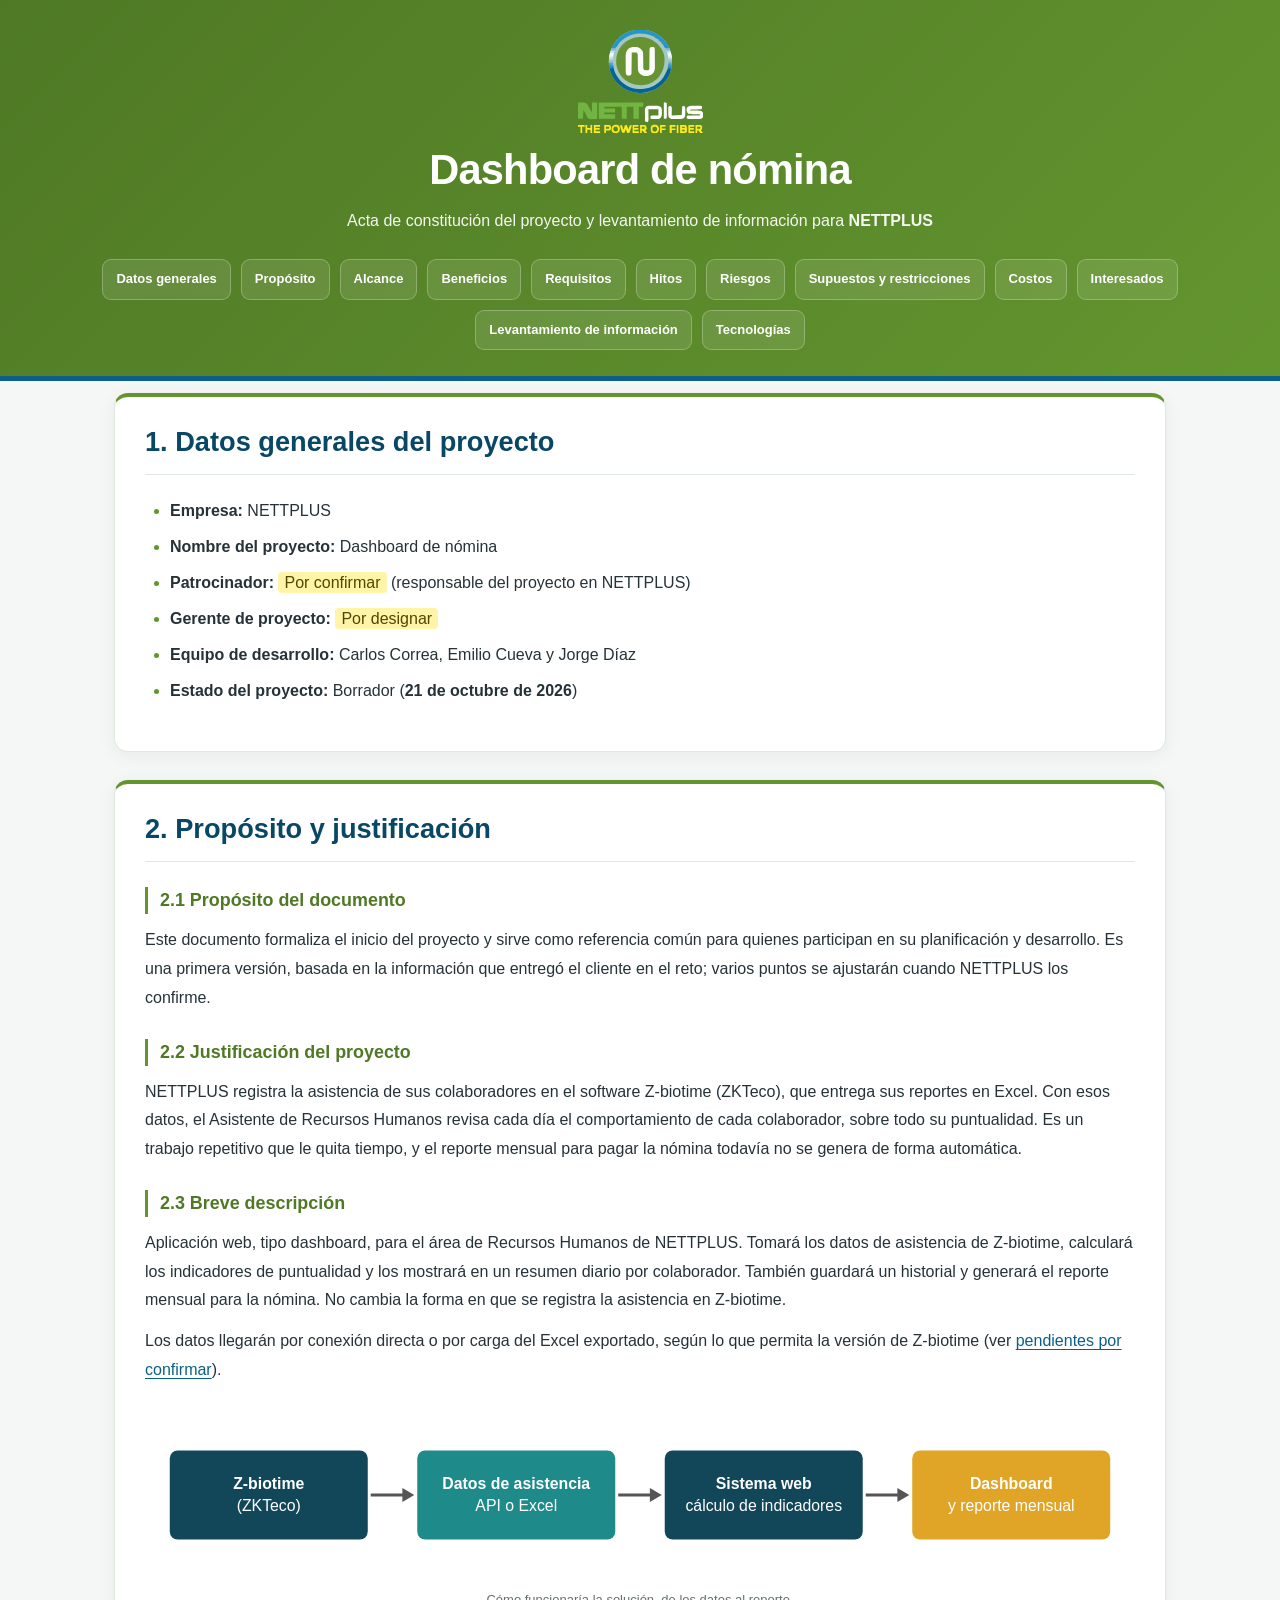
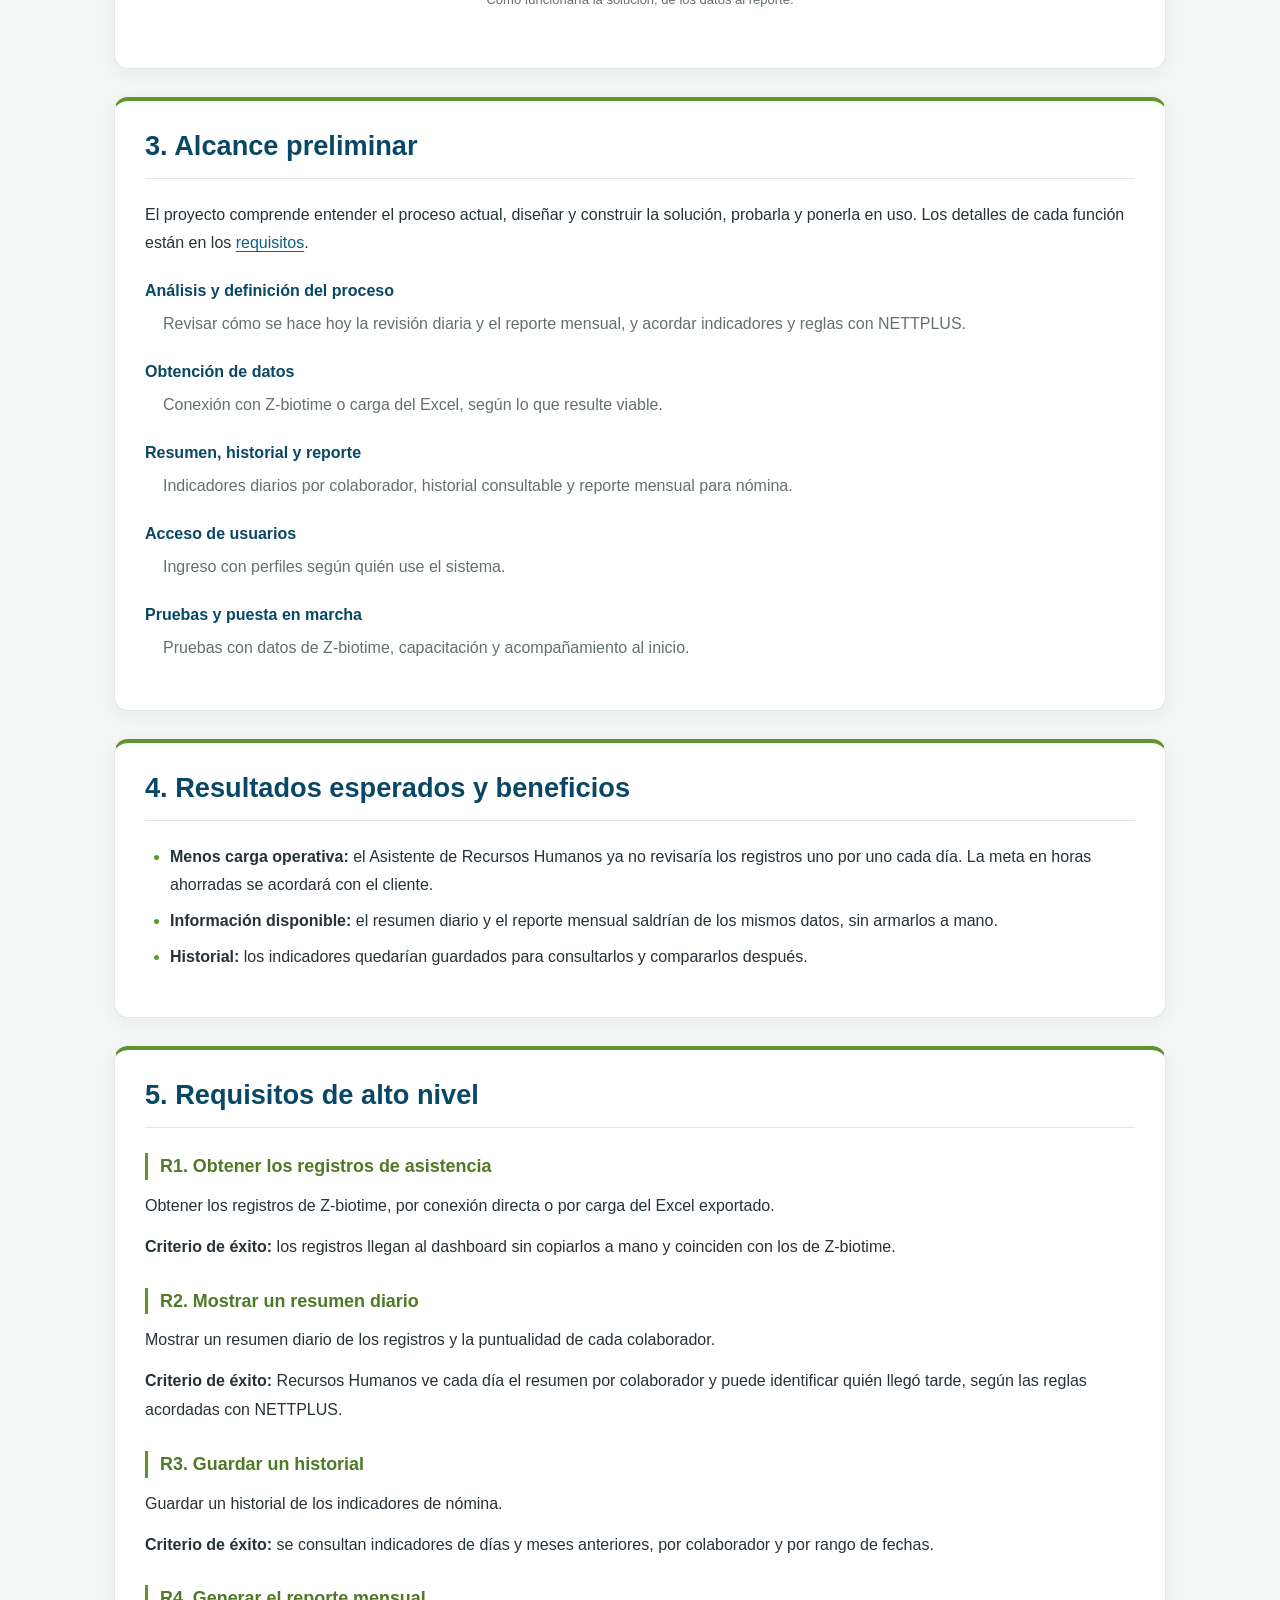
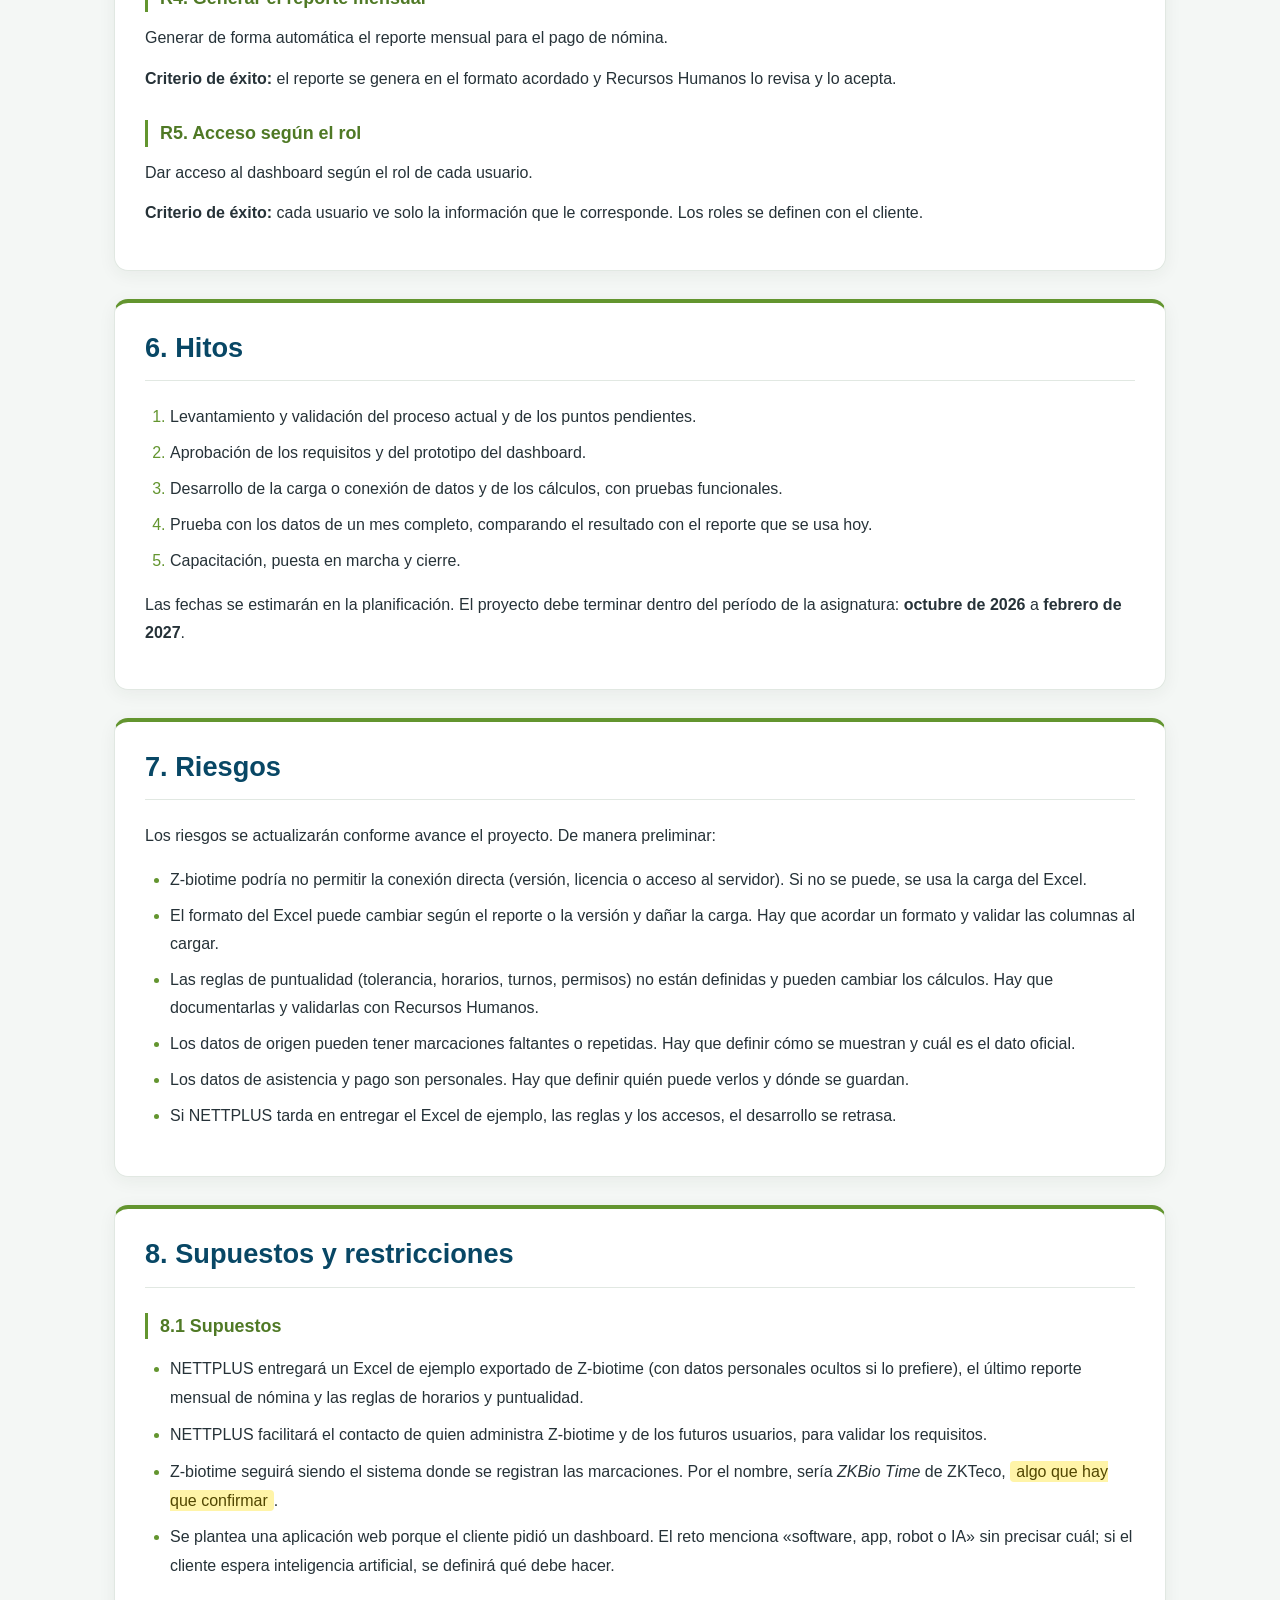
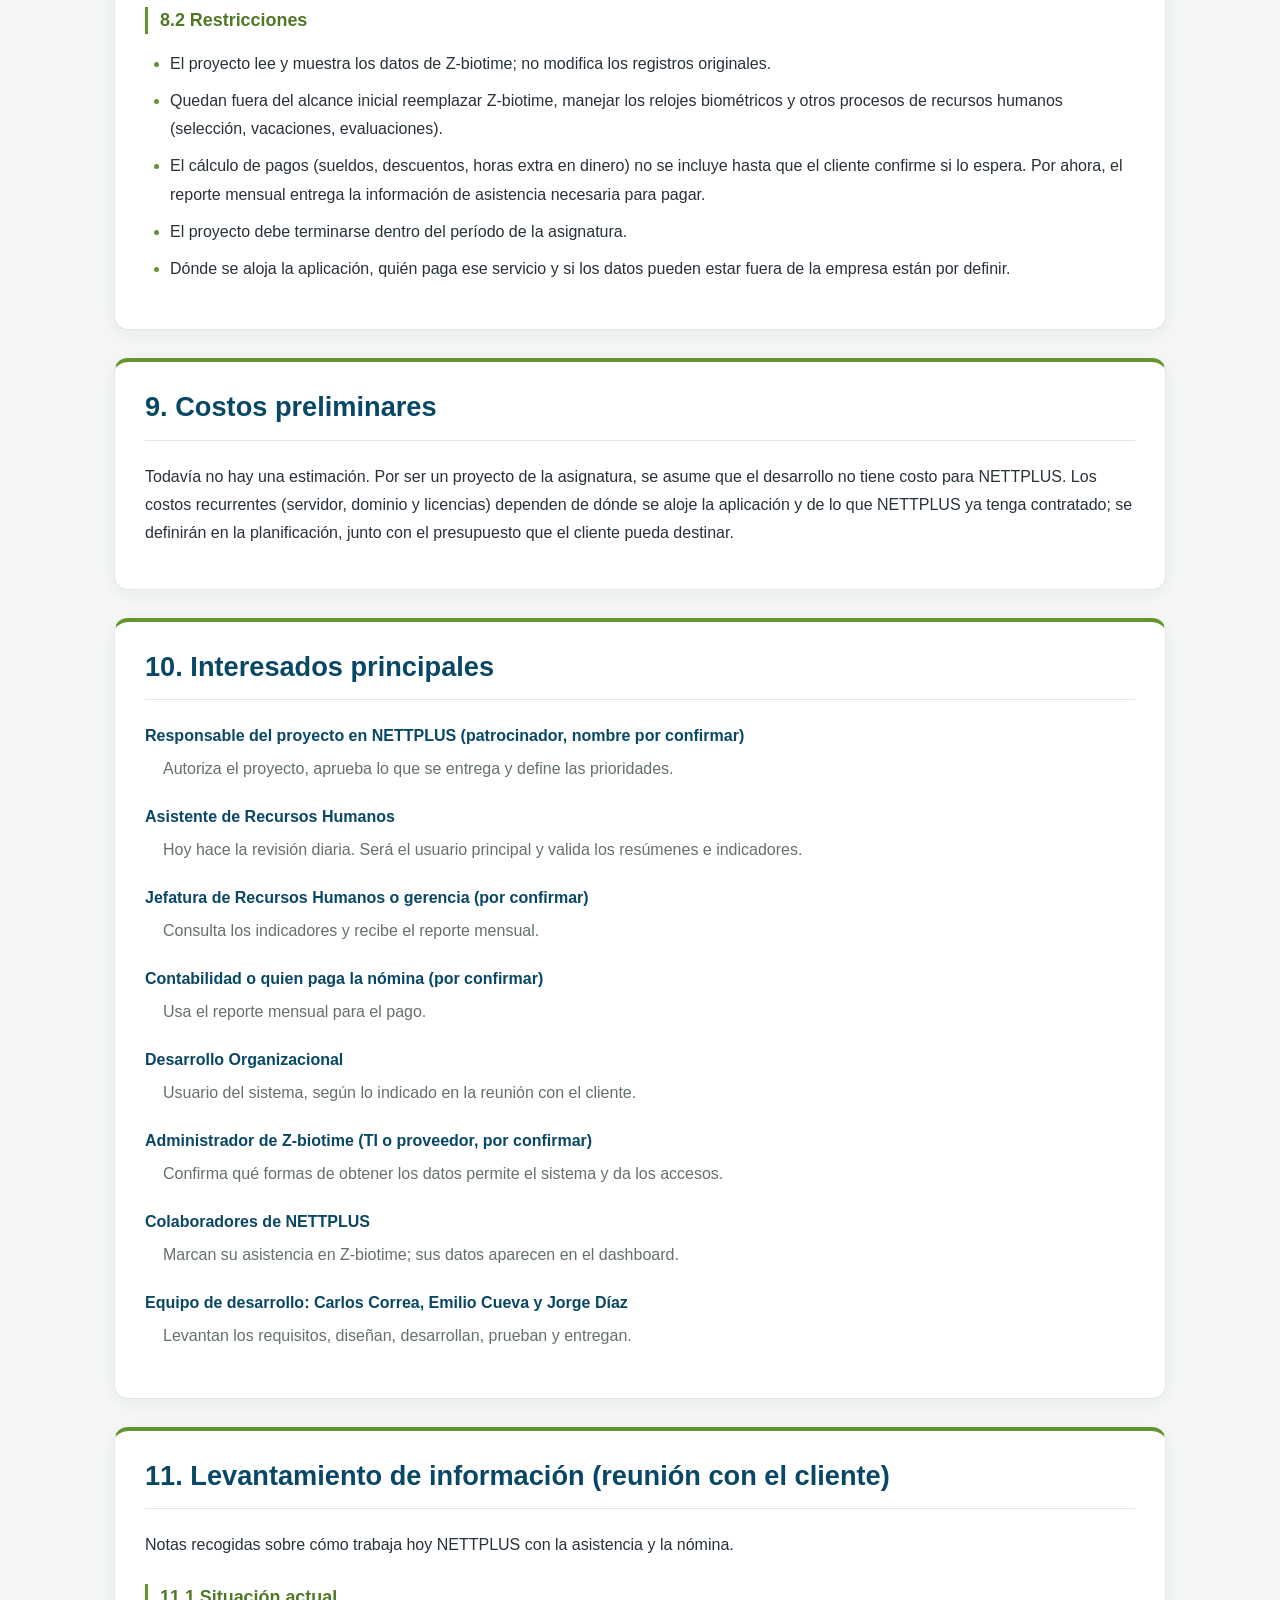
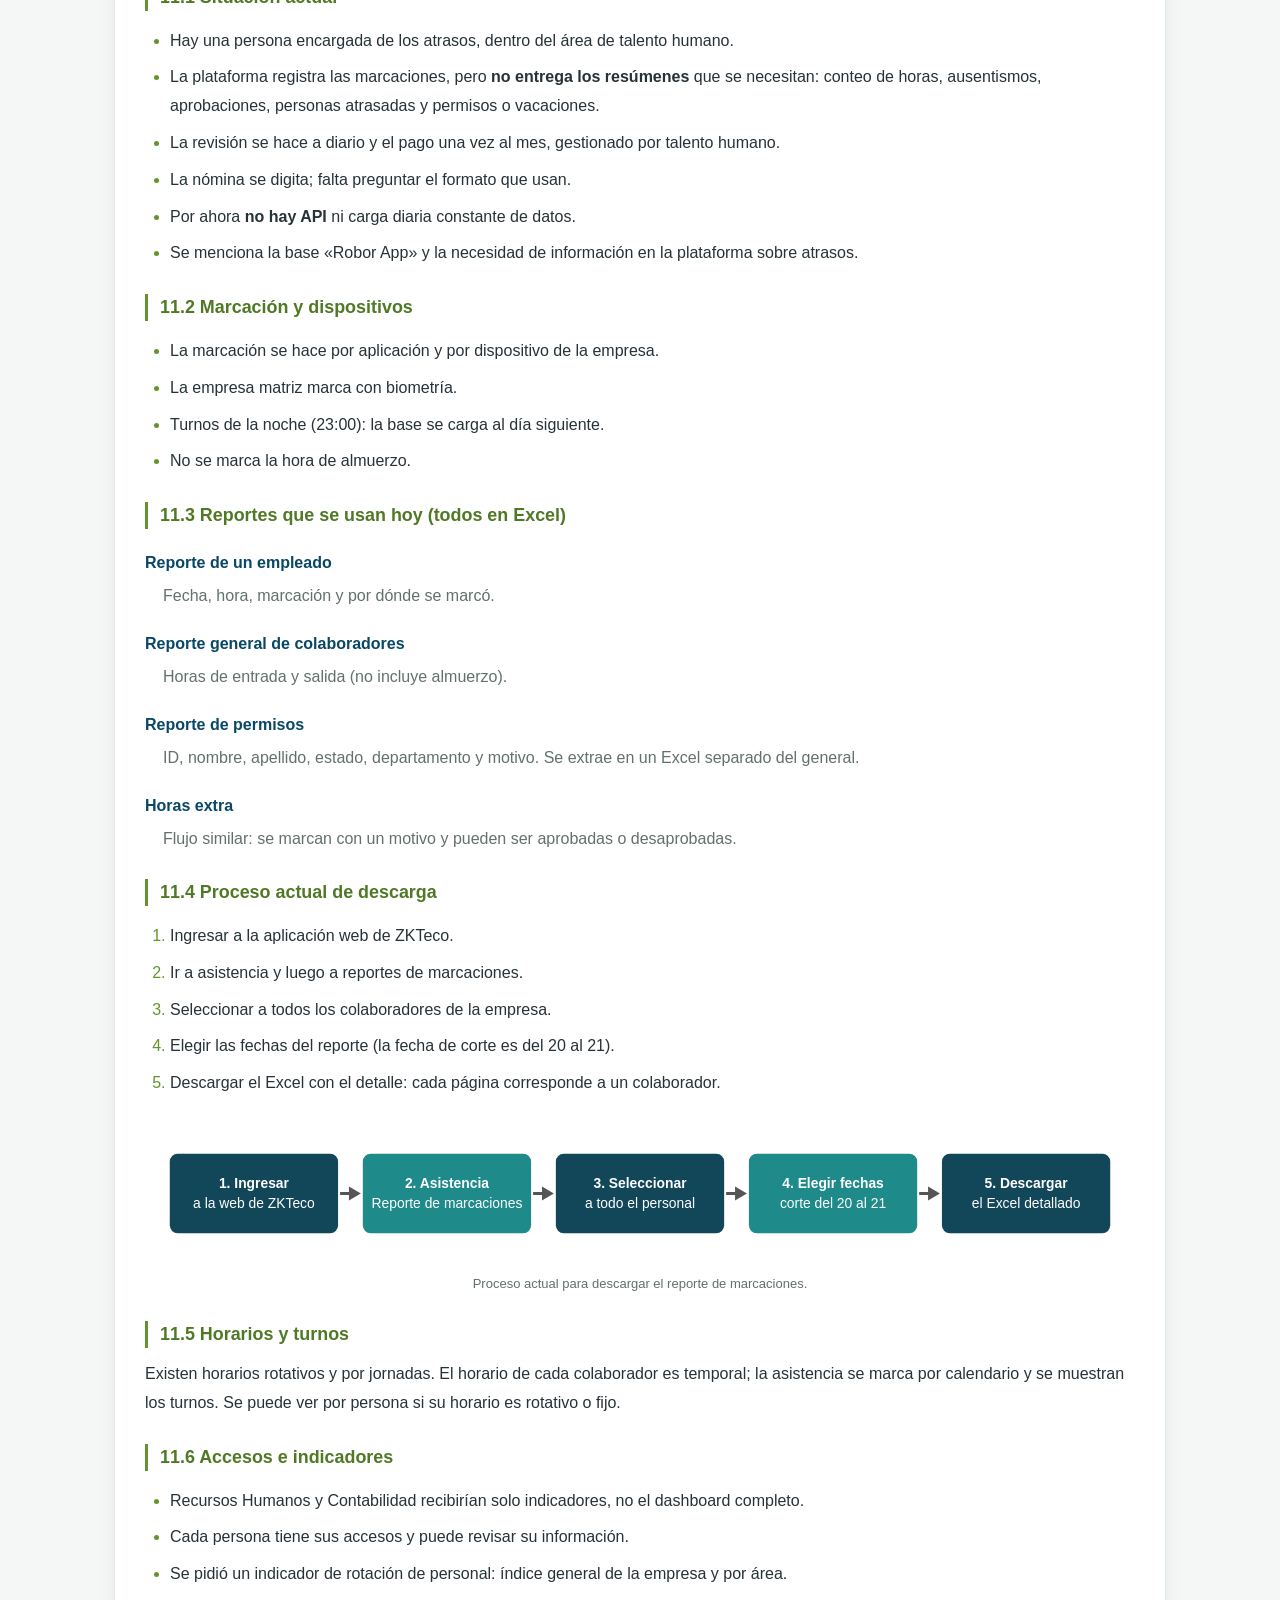
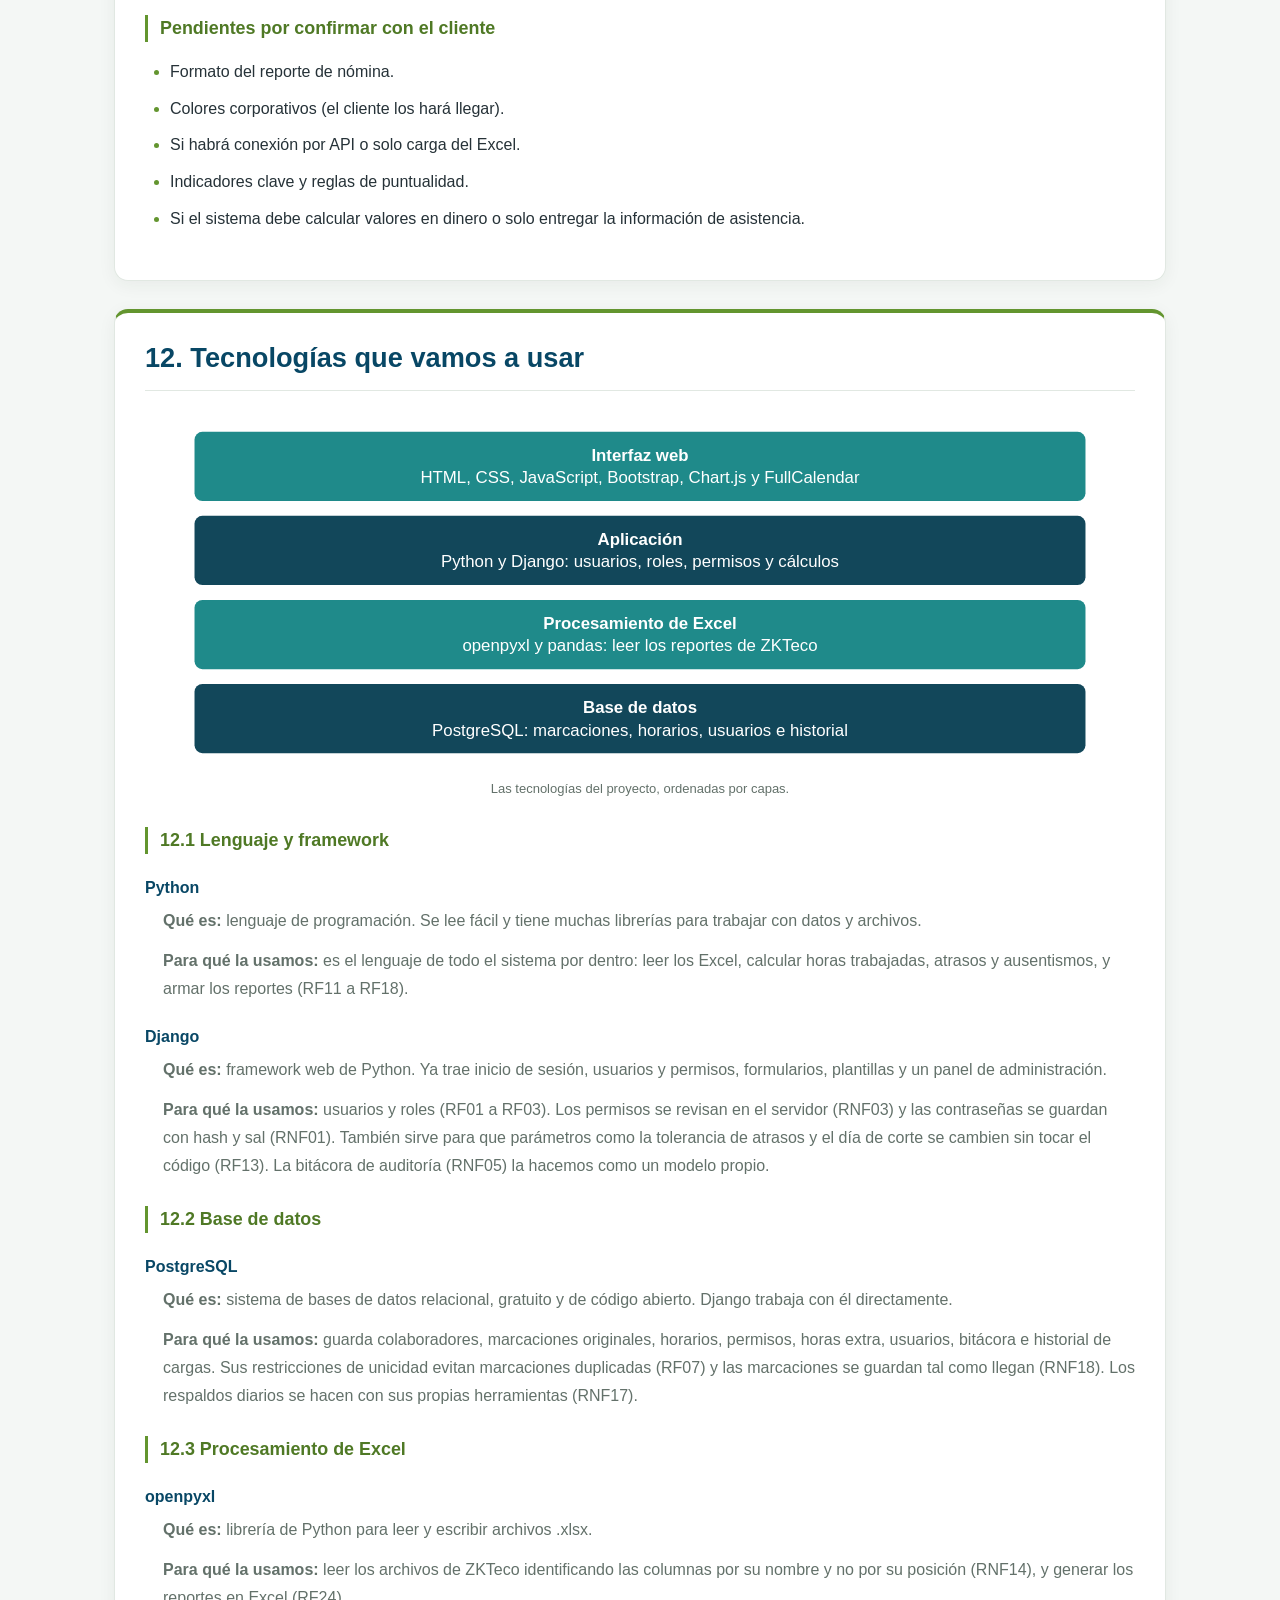
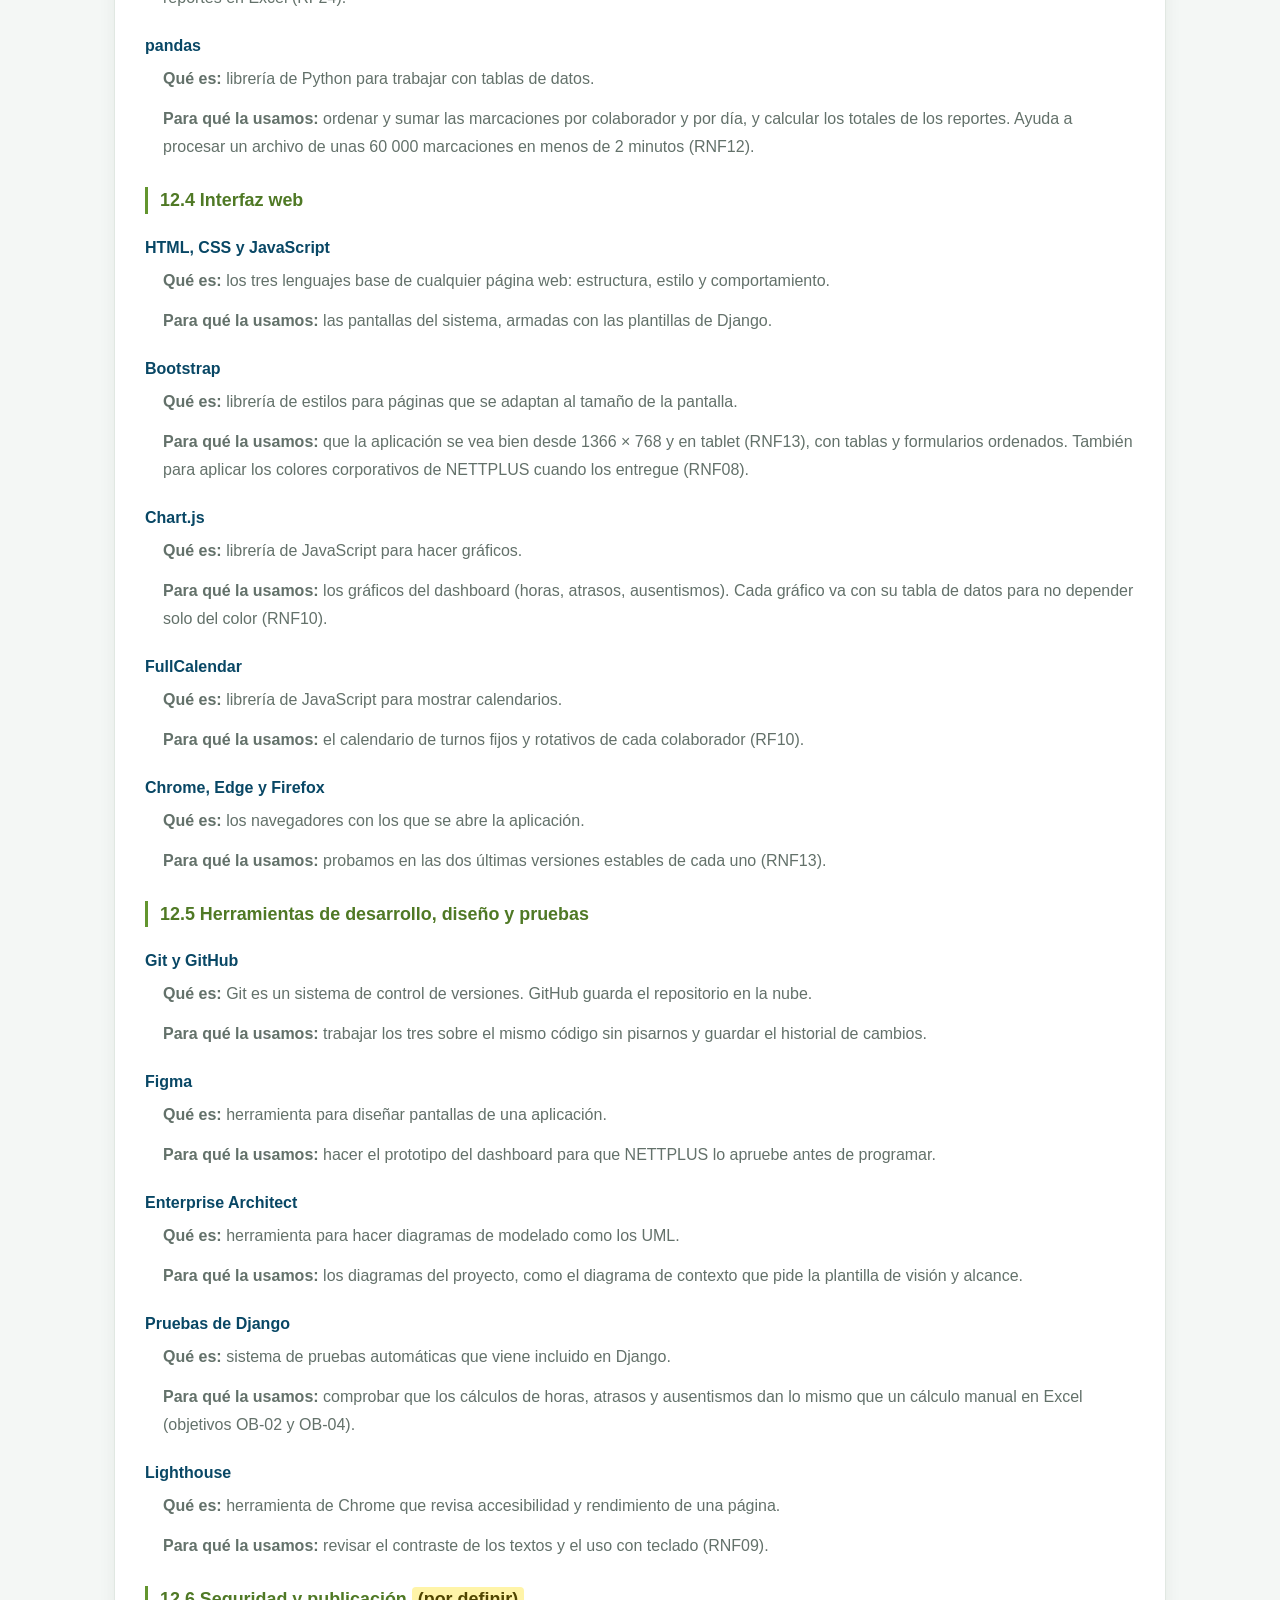
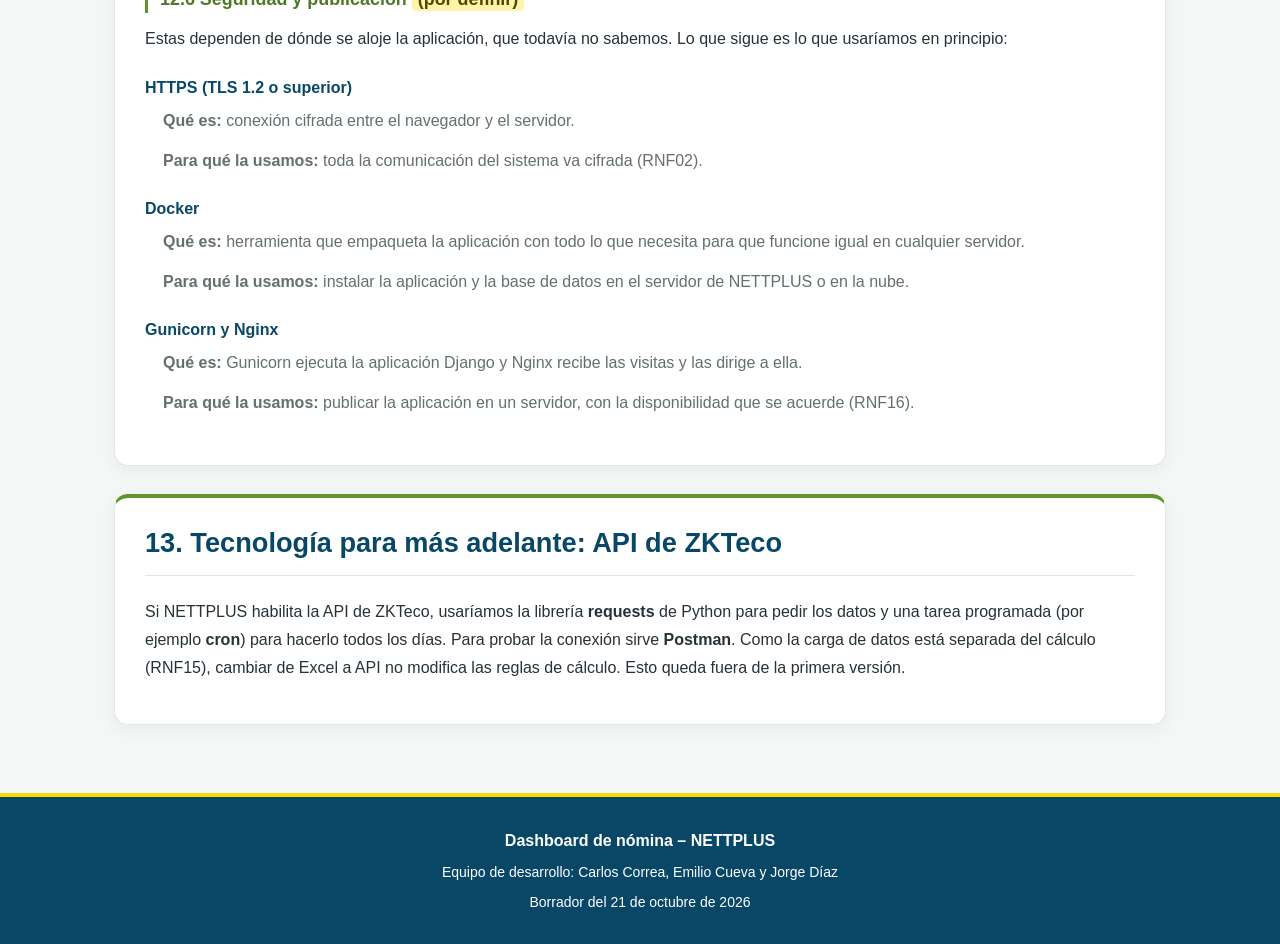
==== index.html @ e489bdc5 "Subida de proyecto" ====
<!DOCTYPE html>
<html lang="es">
<head>
  <meta charset="UTF-8">
  <meta name="viewport" content="width=device-width, initial-scale=1.0">
  <title>Dashboard de nómina – NETTPLUS</title>
  <link rel="icon" href="imagenes/logo.svg" type="image/svg+xml">
  <link rel="stylesheet" href="css/estilos.css">
  <link rel="stylesheet" href="css/componentes.css">
</head>
<body>

  <header id="inicio">
    <img src="imagenes/logo.svg" alt="Logo del proyecto" width="150">
    <h1>Dashboard de nómina</h1>
    <p>Acta de constitución del proyecto y levantamiento de información para <strong>NETTPLUS</strong></p>

    <nav>
      <ul>
        <li><a href="#datos-generales">Datos generales</a></li>
        <li><a href="#proposito">Propósito</a></li>
        <li><a href="#alcance">Alcance</a></li>
        <li><a href="#beneficios">Beneficios</a></li>
        <li><a href="#requisitos">Requisitos</a></li>
        <li><a href="#hitos">Hitos</a></li>
        <li><a href="#riesgos">Riesgos</a></li>
        <li><a href="#supuestos">Supuestos y restricciones</a></li>
        <li><a href="#costos">Costos</a></li>
        <li><a href="#interesados">Interesados</a></li>
        <li><a href="#levantamiento">Levantamiento de información</a></li>
        <li><a href="#tecnologias">Tecnologías</a></li>
      </ul>
    </nav>
  </header>
  
  <main>

    <section id="datos-generales">
      <h2>1. Datos generales del proyecto</h2>
      <ul>
        <li><strong>Empresa:</strong> NETTPLUS</li>
        <li><strong>Nombre del proyecto:</strong> Dashboard de nómina</li>
        <li><strong>Patrocinador:</strong> <mark>Por confirmar</mark> (responsable del proyecto en NETTPLUS)</li>
        <li><strong>Gerente de proyecto:</strong> <mark>Por designar</mark></li>
        <li><strong>Equipo de desarrollo:</strong> Carlos Correa, Emilio Cueva y Jorge Díaz</li>
        <li><strong>Estado del proyecto:</strong> Borrador (<time datetime="2026-10-21">21 de octubre de 2026</time>)</li>
      </ul>
    </section>

    <section id="proposito">
      <h2>2. Propósito y justificación</h2>

      <article>
        <h3>2.1 Propósito del documento</h3>
        <p>
          Este documento formaliza el inicio del proyecto y sirve como referencia común para quienes participan en su
          planificación y desarrollo. Es una primera versión, basada en la información que entregó el cliente en el reto;
          varios puntos se ajustarán cuando NETTPLUS los confirme.
        </p>
      </article>

      <article>
        <h3>2.2 Justificación del proyecto</h3>
        <p>
          NETTPLUS registra la asistencia de sus colaboradores en el software Z-biotime (ZKTeco), que entrega sus reportes en
          Excel. Con esos datos, el Asistente de Recursos Humanos revisa cada día el comportamiento de cada colaborador,
          sobre todo su puntualidad. Es un trabajo repetitivo que le quita tiempo, y el reporte mensual para pagar la
          nómina todavía no se genera de forma automática.
        </p>
      </article>

      <article>
        <h3>2.3 Breve descripción</h3>
        <p>
          Aplicación web, tipo dashboard, para el área de Recursos Humanos de NETTPLUS. Tomará los datos de asistencia de
          Z-biotime, calculará los indicadores de puntualidad y los mostrará en un resumen diario por colaborador. También
          guardará un historial y generará el reporte mensual para la nómina. No cambia la forma en que se registra la
          asistencia en Z-biotime.
        </p>
        <p>
          Los datos llegarán por conexión directa o por carga del Excel exportado, según lo que permita la versión de
          Z-biotime (ver <a href="#pendientes">pendientes por confirmar</a>).
        </p>

      <figure>
        <img src="imagenes/flujo-solucion.svg" alt="Diagrama: Z-biotime, datos de asistencia, sistema web y dashboard">
        <figcaption>Cómo funcionaría la solución, de los datos al reporte.</figcaption>
      </figure>
      </article>
    </section>

    <section id="alcance">
      <h2>3. Alcance preliminar</h2>
      <p>
        El proyecto comprende entender el proceso actual, diseñar y construir la solución, probarla y ponerla en uso.
        Los detalles de cada función están en los <a href="#requisitos">requisitos</a>.
      </p>
      <dl>
        <dt>Análisis y definición del proceso</dt>
        <dd>Revisar cómo se hace hoy la revisión diaria y el reporte mensual, y acordar indicadores y reglas con NETTPLUS.</dd>

        <dt>Obtención de datos</dt>
        <dd>Conexión con Z-biotime o carga del Excel, según lo que resulte viable.</dd>

        <dt>Resumen, historial y reporte</dt>
        <dd>Indicadores diarios por colaborador, historial consultable y reporte mensual para nómina.</dd>

        <dt>Acceso de usuarios</dt>
        <dd>Ingreso con perfiles según quién use el sistema.</dd>

        <dt>Pruebas y puesta en marcha</dt>
        <dd>Pruebas con datos de Z-biotime, capacitación y acompañamiento al inicio.</dd>
      </dl>
    </section>

    <section id="beneficios">
      <h2>4. Resultados esperados y beneficios</h2>
      <ul>
        <li><strong>Menos carga operativa:</strong> el Asistente de Recursos Humanos ya no revisaría los registros uno por uno cada día. La meta en horas ahorradas se acordará con el cliente.</li>
        <li><strong>Información disponible:</strong> el resumen diario y el reporte mensual saldrían de los mismos datos, sin armarlos a mano.</li>
        <li><strong>Historial:</strong> los indicadores quedarían guardados para consultarlos y compararlos después.</li>
      </ul>
    </section>

    <section id="requisitos">
      <h2>5. Requisitos de alto nivel</h2>

      <article>
        <h3>R1. Obtener los registros de asistencia</h3>
        <p>Obtener los registros de Z-biotime, por conexión directa o por carga del Excel exportado.</p>
        <p><strong>Criterio de éxito:</strong> los registros llegan al dashboard sin copiarlos a mano y coinciden con los de Z-biotime.</p>
      </article>

      <article>
        <h3>R2. Mostrar un resumen diario</h3>
        <p>Mostrar un resumen diario de los registros y la puntualidad de cada colaborador.</p>
        <p><strong>Criterio de éxito:</strong> Recursos Humanos ve cada día el resumen por colaborador y puede identificar quién llegó tarde, según las reglas acordadas con NETTPLUS.</p>
      </article>

      <article>
        <h3>R3. Guardar un historial</h3>
        <p>Guardar un historial de los indicadores de nómina.</p>
        <p><strong>Criterio de éxito:</strong> se consultan indicadores de días y meses anteriores, por colaborador y por rango de fechas.</p>
      </article>

      <article>
        <h3>R4. Generar el reporte mensual</h3>
        <p>Generar de forma automática el reporte mensual para el pago de nómina.</p>
        <p><strong>Criterio de éxito:</strong> el reporte se genera en el formato acordado y Recursos Humanos lo revisa y lo acepta.</p>
      </article>

      <article>
        <h3>R5. Acceso según el rol</h3>
        <p>Dar acceso al dashboard según el rol de cada usuario.</p>
        <p><strong>Criterio de éxito:</strong> cada usuario ve solo la información que le corresponde. Los roles se definen con el cliente.</p>
      </article>
    </section>

    <section id="hitos">
      <h2>6. Hitos</h2>
      <ol>
        <li>Levantamiento y validación del proceso actual y de los puntos pendientes.</li>
        <li>Aprobación de los requisitos y del prototipo del dashboard.</li>
        <li>Desarrollo de la carga o conexión de datos y de los cálculos, con pruebas funcionales.</li>
        <li>Prueba con los datos de un mes completo, comparando el resultado con el reporte que se usa hoy.</li>
        <li>Capacitación, puesta en marcha y cierre.</li>
      </ol>
      <p>
        Las fechas se estimarán en la planificación. El proyecto debe terminar dentro del período de la asignatura:
        <time datetime="2026-10">octubre de 2026</time> a <time datetime="2027-02">febrero de 2027</time>.
      </p>
    </section>

    <section id="riesgos">
      <h2>7. Riesgos</h2>
      <p>Los riesgos se actualizarán conforme avance el proyecto. De manera preliminar:</p>
      <ul>
        <li>Z-biotime podría no permitir la conexión directa (versión, licencia o acceso al servidor). Si no se puede, se usa la carga del Excel.</li>
        <li>El formato del Excel puede cambiar según el reporte o la versión y dañar la carga. Hay que acordar un formato y validar las columnas al cargar.</li>
        <li>Las reglas de puntualidad (tolerancia, horarios, turnos, permisos) no están definidas y pueden cambiar los cálculos. Hay que documentarlas y validarlas con Recursos Humanos.</li>
        <li>Los datos de origen pueden tener marcaciones faltantes o repetidas. Hay que definir cómo se muestran y cuál es el dato oficial.</li>
        <li>Los datos de asistencia y pago son personales. Hay que definir quién puede verlos y dónde se guardan.</li>
        <li>Si NETTPLUS tarda en entregar el Excel de ejemplo, las reglas y los accesos, el desarrollo se retrasa.</li>
      </ul>
    </section>

    <section id="supuestos">
      <h2>8. Supuestos y restricciones</h2>

      <article>
        <h3>8.1 Supuestos</h3>
        <ul>
          <li>NETTPLUS entregará un Excel de ejemplo exportado de Z-biotime (con datos personales ocultos si lo prefiere), el último reporte mensual de nómina y las reglas de horarios y puntualidad.</li>
          <li>NETTPLUS facilitará el contacto de quien administra Z-biotime y de los futuros usuarios, para validar los requisitos.</li>
          <li>Z-biotime seguirá siendo el sistema donde se registran las marcaciones. Por el nombre, sería <cite>ZKBio Time</cite> de ZKTeco, <mark>algo que hay que confirmar</mark>.</li>
          <li>Se plantea una aplicación web porque el cliente pidió un dashboard. El reto menciona «software, app, robot o IA» sin precisar cuál; si el cliente espera inteligencia artificial, se definirá qué debe hacer.</li>
        </ul>
      </article>

      <article>
        <h3>8.2 Restricciones</h3>
        <ul>
          <li>El proyecto lee y muestra los datos de Z-biotime; no modifica los registros originales.</li>
          <li>Quedan fuera del alcance inicial reemplazar Z-biotime, manejar los relojes biométricos y otros procesos de recursos humanos (selección, vacaciones, evaluaciones).</li>
          <li>El cálculo de pagos (sueldos, descuentos, horas extra en dinero) no se incluye hasta que el cliente confirme si lo espera. Por ahora, el reporte mensual entrega la información de asistencia necesaria para pagar.</li>
          <li>El proyecto debe terminarse dentro del período de la asignatura.</li>
          <li>Dónde se aloja la aplicación, quién paga ese servicio y si los datos pueden estar fuera de la empresa están por definir.</li>
        </ul>
      </article>
    </section>

    <section id="costos">
      <h2>9. Costos preliminares</h2>
      <p>
        Todavía no hay una estimación. Por ser un proyecto de la asignatura, se asume que el desarrollo no tiene costo
        para NETTPLUS. Los costos recurrentes (servidor, dominio y licencias) dependen de dónde se aloje la aplicación y
        de lo que NETTPLUS ya tenga contratado; se definirán en la planificación, junto con el presupuesto que el cliente
        pueda destinar.
      </p>
    </section>

    <section id="interesados">
      <h2>10. Interesados principales</h2>
      <dl>
        <dt>Responsable del proyecto en NETTPLUS (patrocinador, nombre por confirmar)</dt>
        <dd>Autoriza el proyecto, aprueba lo que se entrega y define las prioridades.</dd>

        <dt>Asistente de Recursos Humanos</dt>
        <dd>Hoy hace la revisión diaria. Será el usuario principal y valida los resúmenes e indicadores.</dd>

        <dt>Jefatura de Recursos Humanos o gerencia (por confirmar)</dt>
        <dd>Consulta los indicadores y recibe el reporte mensual.</dd>

        <dt>Contabilidad o quien paga la nómina (por confirmar)</dt>
        <dd>Usa el reporte mensual para el pago.</dd>

        <dt>Desarrollo Organizacional</dt>
        <dd>Usuario del sistema, según lo indicado en la reunión con el cliente.</dd>

        <dt>Administrador de Z-biotime (TI o proveedor, por confirmar)</dt>
        <dd>Confirma qué formas de obtener los datos permite el sistema y da los accesos.</dd>

        <dt>Colaboradores de NETTPLUS</dt>
        <dd>Marcan su asistencia en Z-biotime; sus datos aparecen en el dashboard.</dd>

        <dt>Equipo de desarrollo: Carlos Correa, Emilio Cueva y Jorge Díaz</dt>
        <dd>Levantan los requisitos, diseñan, desarrollan, prueban y entregan.</dd>
      </dl>
    </section>

    <section id="levantamiento">
      <h2>11. Levantamiento de información (reunión con el cliente)</h2>
      <p>Notas recogidas sobre cómo trabaja hoy NETTPLUS con la asistencia y la nómina.</p>

      <article>
        <h3>11.1 Situación actual</h3>
        <ul>
          <li>Hay una persona encargada de los atrasos, dentro del área de talento humano.</li>
          <li>La plataforma registra las marcaciones, pero <strong>no entrega los resúmenes</strong> que se necesitan: conteo de horas, ausentismos, aprobaciones, personas atrasadas y permisos o vacaciones.</li>
          <li>La revisión se hace a diario y el pago una vez al mes, gestionado por talento humano.</li>
          <li>La nómina se digita; falta preguntar el formato que usan.</li>
          <li>Por ahora <strong>no hay API</strong> ni carga diaria constante de datos.</li>
          <li>Se menciona la base «Robor App» y la necesidad de información en la plataforma sobre atrasos.</li>
        </ul>
      </article>

      <article>
        <h3>11.2 Marcación y dispositivos</h3>
        <ul>
          <li>La marcación se hace por aplicación y por dispositivo de la empresa.</li>
          <li>La empresa matriz marca con biometría.</li>
          <li>Turnos de la noche (23:00): la base se carga al día siguiente.</li>
          <li>No se marca la hora de almuerzo.</li>
        </ul>
      </article>

      <article>
        <h3>11.3 Reportes que se usan hoy (todos en Excel)</h3>
        <dl>
          <dt>Reporte de un empleado</dt>
          <dd>Fecha, hora, marcación y por dónde se marcó.</dd>

          <dt>Reporte general de colaboradores</dt>
          <dd>Horas de entrada y salida (no incluye almuerzo).</dd>

          <dt>Reporte de permisos</dt>
          <dd>ID, nombre, apellido, estado, departamento y motivo. Se extrae en un Excel separado del general.</dd>

          <dt>Horas extra</dt>
          <dd>Flujo similar: se marcan con un motivo y pueden ser aprobadas o desaprobadas.</dd>
        </dl>
      </article>

      <article>
        <h3>11.4 Proceso actual de descarga</h3>
        <ol>
          <li>Ingresar a la aplicación web de ZKTeco.</li>
          <li>Ir a asistencia y luego a reportes de marcaciones.</li>
          <li>Seleccionar a todos los colaboradores de la empresa.</li>
          <li>Elegir las fechas del reporte (la fecha de corte es del 20 al 21).</li>
          <li>Descargar el Excel con el detalle: cada página corresponde a un colaborador.</li>
        </ol>

      <figure>
        <img src="imagenes/flujo-descarga.svg" alt="Cinco pasos para descargar el Excel desde ZKTeco">
        <figcaption>Proceso actual para descargar el reporte de marcaciones.</figcaption>
      </figure>
      </article>

      <article>
        <h3>11.5 Horarios y turnos</h3>
        <p>
          Existen horarios rotativos y por jornadas. El horario de cada colaborador es temporal; la asistencia se marca
          por calendario y se muestran los turnos. Se puede ver por persona si su horario es rotativo o fijo.
        </p>
      </article>

      <article>
        <h3>11.6 Accesos e indicadores</h3>
        <ul>
          <li>Recursos Humanos y Contabilidad recibirían solo indicadores, no el dashboard completo.</li>
          <li>Cada persona tiene sus accesos y puede revisar su información.</li>
          <li>Se pidió un indicador de rotación de personal: índice general de la empresa y por área.</li>
        </ul>
      </article>

      <article id="pendientes">
        <h3>Pendientes por confirmar con el cliente</h3>
        <ul>
          <li>Formato del reporte de nómina.</li>
          <li>Colores corporativos (el cliente los hará llegar).</li>
          <li>Si habrá conexión por API o solo carga del Excel.</li>
          <li>Indicadores clave y reglas de puntualidad.</li>
          <li>Si el sistema debe calcular valores en dinero o solo entregar la información de asistencia.</li>
        </ul>
      </article>
    </section>

      <section id="tecnologias">
      <h2>12. Tecnologías que vamos a usar</h2>

      <figure>
        <img src="imagenes/capas-tecnologia.svg" alt="Capas de tecnología del sistema">
        <figcaption>Las tecnologías del proyecto, ordenadas por capas.</figcaption>
      </figure>

      <article id="lenguaje-framework">
        <h3>12.1 Lenguaje y framework</h3>
        <dl>
          <dt>Python</dt>
          <dd><strong>Qué es:</strong> lenguaje de programación. Se lee fácil y tiene muchas librerías para trabajar con datos y archivos.</dd>
          <dd><strong>Para qué la usamos:</strong> es el lenguaje de todo el sistema por dentro: leer los Excel, calcular horas trabajadas, atrasos y ausentismos, y armar los reportes (RF11 a RF18).</dd>

          <dt>Django</dt>
          <dd><strong>Qué es:</strong> framework web de Python. Ya trae inicio de sesión, usuarios y permisos, formularios, plantillas y un panel de administración.</dd>
          <dd><strong>Para qué la usamos:</strong> usuarios y roles (RF01 a RF03). Los permisos se revisan en el servidor (RNF03) y las contraseñas se guardan con hash y sal (RNF01). También sirve para que parámetros como la tolerancia de atrasos y el día de corte se cambien sin tocar el código (RF13). La bitácora de auditoría (RNF05) la hacemos como un modelo propio.</dd>
        </dl>
      </article>

      <article id="base-de-datos">
        <h3>12.2 Base de datos</h3>
        <dl>
          <dt>PostgreSQL</dt>
          <dd><strong>Qué es:</strong> sistema de bases de datos relacional, gratuito y de código abierto. Django trabaja con él directamente.</dd>
          <dd><strong>Para qué la usamos:</strong> guarda colaboradores, marcaciones originales, horarios, permisos, horas extra, usuarios, bitácora e historial de cargas. Sus restricciones de unicidad evitan marcaciones duplicadas (RF07) y las marcaciones se guardan tal como llegan (RNF18). Los respaldos diarios se hacen con sus propias herramientas (RNF17).</dd>
        </dl>
      </article>

      <article id="procesamiento-excel">
        <h3>12.3 Procesamiento de Excel</h3>
        <dl>
          <dt>openpyxl</dt>
          <dd><strong>Qué es:</strong> librería de Python para leer y escribir archivos .xlsx.</dd>
          <dd><strong>Para qué la usamos:</strong> leer los archivos de ZKTeco identificando las columnas por su nombre y no por su posición (RNF14), y generar los reportes en Excel (RF24).</dd>

          <dt>pandas</dt>
          <dd><strong>Qué es:</strong> librería de Python para trabajar con tablas de datos.</dd>
          <dd><strong>Para qué la usamos:</strong> ordenar y sumar las marcaciones por colaborador y por día, y calcular los totales de los reportes. Ayuda a procesar un archivo de unas 60 000 marcaciones en menos de 2 minutos (RNF12).</dd>
        </dl>
      </article>

      <article id="interfaz-web">
        <h3>12.4 Interfaz web</h3>
        <dl>
          <dt>HTML, CSS y JavaScript</dt>
          <dd><strong>Qué es:</strong> los tres lenguajes base de cualquier página web: estructura, estilo y comportamiento.</dd>
          <dd><strong>Para qué la usamos:</strong> las pantallas del sistema, armadas con las plantillas de Django.</dd>

          <dt>Bootstrap</dt>
          <dd><strong>Qué es:</strong> librería de estilos para páginas que se adaptan al tamaño de la pantalla.</dd>
          <dd><strong>Para qué la usamos:</strong> que la aplicación se vea bien desde 1366 × 768 y en tablet (RNF13), con tablas y formularios ordenados. También para aplicar los colores corporativos de NETTPLUS cuando los entregue (RNF08).</dd>

          <dt>Chart.js</dt>
          <dd><strong>Qué es:</strong> librería de JavaScript para hacer gráficos.</dd>
          <dd><strong>Para qué la usamos:</strong> los gráficos del dashboard (horas, atrasos, ausentismos). Cada gráfico va con su tabla de datos para no depender solo del color (RNF10).</dd>

          <dt>FullCalendar</dt>
          <dd><strong>Qué es:</strong> librería de JavaScript para mostrar calendarios.</dd>
          <dd><strong>Para qué la usamos:</strong> el calendario de turnos fijos y rotativos de cada colaborador (RF10).</dd>

          <dt>Chrome, Edge y Firefox</dt>
          <dd><strong>Qué es:</strong> los navegadores con los que se abre la aplicación.</dd>
          <dd><strong>Para qué la usamos:</strong> probamos en las dos últimas versiones estables de cada uno (RNF13).</dd>
        </dl>
      </article>

      <article id="herramientas">
        <h3>12.5 Herramientas de desarrollo, diseño y pruebas</h3>
        <dl>
          <dt>Git y GitHub</dt>
          <dd><strong>Qué es:</strong> Git es un sistema de control de versiones. GitHub guarda el repositorio en la nube.</dd>
          <dd><strong>Para qué la usamos:</strong> trabajar los tres sobre el mismo código sin pisarnos y guardar el historial de cambios.</dd>

          <dt>Figma</dt>
          <dd><strong>Qué es:</strong> herramienta para diseñar pantallas de una aplicación.</dd>
          <dd><strong>Para qué la usamos:</strong> hacer el prototipo del dashboard para que NETTPLUS lo apruebe antes de programar.</dd>

          <dt>Enterprise Architect</dt>
          <dd><strong>Qué es:</strong> herramienta para hacer diagramas de modelado como los UML.</dd>
          <dd><strong>Para qué la usamos:</strong> los diagramas del proyecto, como el diagrama de contexto que pide la plantilla de visión y alcance.</dd>

          <dt>Pruebas de Django</dt>
          <dd><strong>Qué es:</strong> sistema de pruebas automáticas que viene incluido en Django.</dd>
          <dd><strong>Para qué la usamos:</strong> comprobar que los cálculos de horas, atrasos y ausentismos dan lo mismo que un cálculo manual en Excel (objetivos OB-02 y OB-04).</dd>

          <dt>Lighthouse</dt>
          <dd><strong>Qué es:</strong> herramienta de Chrome que revisa accesibilidad y rendimiento de una página.</dd>
          <dd><strong>Para qué la usamos:</strong> revisar el contraste de los textos y el uso con teclado (RNF09).</dd>
        </dl>
      </article>

      <article id="seguridad-publicacion">
        <h3>12.6 Seguridad y publicación <mark>(por definir)</mark></h3>
        <p>
          Estas dependen de dónde se aloje la aplicación, que todavía no sabemos. Lo que sigue es lo que usaríamos en
          principio:
        </p>
        <dl>
          <dt>HTTPS (TLS 1.2 o superior)</dt>
          <dd><strong>Qué es:</strong> conexión cifrada entre el navegador y el servidor.</dd>
          <dd><strong>Para qué la usamos:</strong> toda la comunicación del sistema va cifrada (RNF02).</dd>

          <dt>Docker</dt>
          <dd><strong>Qué es:</strong> herramienta que empaqueta la aplicación con todo lo que necesita para que funcione igual en cualquier servidor.</dd>
          <dd><strong>Para qué la usamos:</strong> instalar la aplicación y la base de datos en el servidor de NETTPLUS o en la nube.</dd>

          <dt>Gunicorn y Nginx</dt>
          <dd><strong>Qué es:</strong> Gunicorn ejecuta la aplicación Django y Nginx recibe las visitas y las dirige a ella.</dd>
          <dd><strong>Para qué la usamos:</strong> publicar la aplicación en un servidor, con la disponibilidad que se acuerde (RNF16).</dd>
        </dl>
      </article>
    </section>

    <section id="tecnologia-futura">
      <h2>13. Tecnología para más adelante: API de ZKTeco</h2>
      <p>
        Si NETTPLUS habilita la API de ZKTeco, usaríamos la librería <strong>requests</strong> de Python para pedir los
        datos y una tarea programada (por ejemplo <strong>cron</strong>) para hacerlo todos los días. Para probar la
        conexión sirve <strong>Postman</strong>. Como la carga de datos está separada del cálculo (RNF15), cambiar de
        Excel a API no modifica las reglas de cálculo. Esto queda fuera de la primera versión.
      </p>
    </section>

  </main>

  <footer>
    <p>Dashboard de nómina – NETTPLUS</p>
    <p>Equipo de desarrollo: Carlos Correa, Emilio Cueva y Jorge Díaz</p>
    <p>Borrador del 21 de octubre de 2026</p>
  </footer>

<button
    id="btnSubir"
    class="boton-subir"
    type="button"
    title="Volver arriba"
    aria-label="Volver al inicio de la página">
    ↑
</button>

  <script src="js/app.js"></script>
</body>
</html>
---- css/estilos.css ----
/* =========================================
   NETTPLUS | Estilos generales
   ========================================= */

:root {
    --verde: #63952F;
    --verde-oscuro: #4F7925;
    --azul: #0B5F88;
    --azul-oscuro: #084765;
    --amarillo: #F5D900;

    --fondo: #F4F7F5;
    --blanco: #FFFFFF;
    --texto: #263238;
    --texto-suave: #63716A;
    --borde: #E1E8E2;

    --radio: 14px;
    --sombra: 0 4px 18px rgba(31, 55, 42, 0.06);
}

/* Configuración general */

html {
    scroll-behavior: smooth;
    scroll-padding-top: 20px;
}

body {
    margin: 0;
    background: var(--fondo);
    color: var(--texto);
    font-family: "Segoe UI", Arial, sans-serif;
    font-size: 16px;
    line-height: 1.75;
}

* {
    box-sizing: border-box;
}

img {
    max-width: 100%;
}

/* Encabezado */

header {
    background: linear-gradient(
        135deg,
        var(--verde-oscuro),
        var(--verde)
    );
    color: var(--blanco);
    text-align: center;
    padding: 30px 24px 26px;
    border-bottom: 5px solid var(--azul);
}

header > img {
    display: block;
    width: 125px;
    height: auto;
    margin: 0 auto 12px;
}

header h1 {
    margin: 8px 0;
    font-size: clamp(1.8rem, 4vw, 2.6rem);
    line-height: 1.2;
    font-weight: 750;
    letter-spacing: -0.8px;
}

header p {
    max-width: 760px;
    margin: 12px auto 24px;
    color: rgba(255, 255, 255, 0.94);
}

/* Navegación */

nav ul {
    display: flex;
    flex-wrap: wrap;
    justify-content: center;
    gap: 8px;
    max-width: 1150px;
    margin: 0 auto;
    padding: 0;
    list-style: none;
}

nav a {
    display: block;
    padding: 7px 12px;
    border: 1px solid rgba(255, 255, 255, 0.25);
    border-radius: 9px;
    background: rgba(255, 255, 255, 0.10);
    color: var(--blanco);
    text-decoration: none;
    font-size: 13px;
    font-weight: 600;
    transition: background 0.2s, color 0.2s;
}

nav a:hover,
nav a:focus-visible {
    background: var(--amarillo);
    border-color: var(--amarillo);
    color: var(--texto);
}

/* Banner */

.banner {
    display: block;
    width: calc(100% - 40px);
    max-width: 1000px;
    max-height: 340px;
    object-fit: contain;
    margin: 28px auto;
}

/* Contenido principal */

main {
    width: 100%;
    max-width: 1100px;
    margin: 0 auto;
    padding: 12px 24px 40px;
}

/* Secciones como tarjetas */

section {
    margin-bottom: 28px;
    padding: 26px 30px 30px;
    background: var(--blanco);
    border: 1px solid var(--borde);
    border-top: 4px solid var(--verde);
    border-radius: var(--radio);
    box-shadow: var(--sombra);
    scroll-margin-top: 20px;
}

/* Títulos */

h2 {
    margin: 0 0 22px;
    padding-bottom: 13px;
    border-bottom: 1px solid var(--borde);
    color: var(--azul-oscuro);
    font-size: clamp(1.3rem, 2.5vw, 1.7rem);
    line-height: 1.4;
    font-weight: 750;
}

h3 {
    margin: 25px 0 10px;
    color: var(--verde-oscuro);
    font-size: 1.12rem;
    line-height: 1.5;
}

p {
    margin: 12px 0;
}

/* Subapartados */

article {
    margin-bottom: 26px;
}

article:last-child {
    margin-bottom: 0;
}

article h3 {
    padding-left: 12px;
    border-left: 3px solid var(--verde);
}

article p,
article li {
    line-height: 1.8;
}

/* Listas */

ul,
ol {
    padding-left: 25px;
}

li {
    margin-bottom: 8px;
}

li::marker {
    color: var(--verde);
}

/* Listas de definiciones */

dl {
    margin: 18px 0;
}

dt {
    margin-top: 20px;
    color: var(--azul-oscuro);
    font-weight: 750;
}

dd {
    margin: 5px 0 12px 18px;
    color: var(--texto-suave);
}

/* Enlaces */

a {
    color: var(--azul);
    text-underline-offset: 3px;
}

a:hover {
    color: var(--verde-oscuro);
}

/* Información por confirmar */

mark {
    padding: 2px 6px;
    border-radius: 4px;
    background: #FFF4A8;
    color: #514600;
}

/* Figuras e imágenes */

figure {
    margin: 26px 0;
    text-align: center;
}

figure img {
    display: block;
    width: 100%;
    max-width: 760px;
    height: auto;
    margin: 0 auto;
    border-radius: 10px;
}

figcaption {
    margin-top: 10px;
    color: var(--texto-suave);
    font-size: 13px;
}

/* Fecha */

time {
    font-weight: 600;
}

/* Pie de página */

footer {
    padding: 25px 20px;
    background: var(--azul-oscuro);
    border-top: 4px solid var(--amarillo);
    color: var(--blanco);
    text-align: center;
}

footer p {
    margin: 5px 0;
    font-size: 14px;
}

footer p:first-child {
    font-weight: 750;
    font-size: 16px;
}

/* Accesibilidad */

:focus-visible {
    outline: 3px solid var(--amarillo);
    outline-offset: 3px;
}

/* Pantallas pequeñas */

@media (max-width: 700px) {
    header {
        padding: 24px 16px;
    }

    header > img {
        width: 105px;
    }

    nav ul {
        gap: 6px;
    }

    nav a {
        padding: 7px 9px;
        font-size: 12px;
    }

    .banner {
        width: calc(100% - 24px);
        margin: 20px auto;
    }

    main {
        padding: 8px 12px 28px;
    }

    section {
        padding: 21px 18px 24px;
        margin-bottom: 18px;
    }

    h2 {
        font-size: 1.3rem;
    }

    dd {
        margin-left: 12px;
    }
}

@media (prefers-reduced-motion: reduce) {
    html {
        scroll-behavior: auto;
    }

    *,
    *::before,
    *::after {
        transition-duration: 0.01ms !important;
    }
}
---- css/componentes.css ----
/* =========================================
   NETTPLUS | Componentes
   ========================================= */

/* Navegación */

/* Navegación */

nav {
    width: 100%;
    margin: 24px auto 0;
}

nav ul {
    display: flex;
    flex-wrap: wrap;
    justify-content: center;
    align-items: center;
    gap: 10px;
    max-width: 1200px;
    margin: 0 auto;
    padding: 0;
    list-style: none;
}

nav li {
    margin: 0;
}

nav a {
    display: block;
    padding: 8px 13px;
    border: 1px solid rgba(255, 255, 255, 0.25);
    border-radius: 9px;
    background: rgba(255, 255, 255, 0.10);
    color: var(--blanco);
    text-align: center;
    text-decoration: none;
    font-size: 13px;
    font-weight: 600;
    transition: background 0.2s, color 0.2s;
}

nav a:hover,
nav a:focus-visible {
    background: var(--amarillo);
    border-color: var(--amarillo);
    color: var(--texto);
}

/* Banner */

.banner {
    display: block;
    width: calc(100% - 40px);
    max-width: 1000px;
    margin: 28px auto;
}

/* Figuras */

figure {
    margin: 26px 0;
    text-align: center;
}

figure img {
    max-width: 100%;
    height: auto;
}

figcaption {
    margin-top: 10px;
    font-size: 13px;
    color: #63716A;
}

/* Artículos */

article {
    margin-bottom: 26px;
}

/* Botón volver arriba */

.boton-subir {
    display: none;
    position: fixed;
    right: 24px;
    bottom: 24px;
    z-index: 1000;

    width: 48px;
    height: 48px;
    border: none;
    border-radius: 50%;

    background: #63952F;
    color: #FFFFFF;

    font-size: 24px;
    font-weight: bold;
    cursor: pointer;

    box-shadow: 0 4px 14px rgba(0, 0, 0, 0.18);
    transition: background 0.2s, transform 0.2s;
}

.boton-subir:hover {
    background: #4F7925;
    transform: translateY(-3px);
}

.boton-subir:focus-visible {
    outline: 3px solid #F5D900;
    outline-offset: 3px;
}

@media (max-width: 700px) {
    .boton-subir {
        right: 16px;
        bottom: 16px;
        width: 44px;
        height: 44px;
    }
}
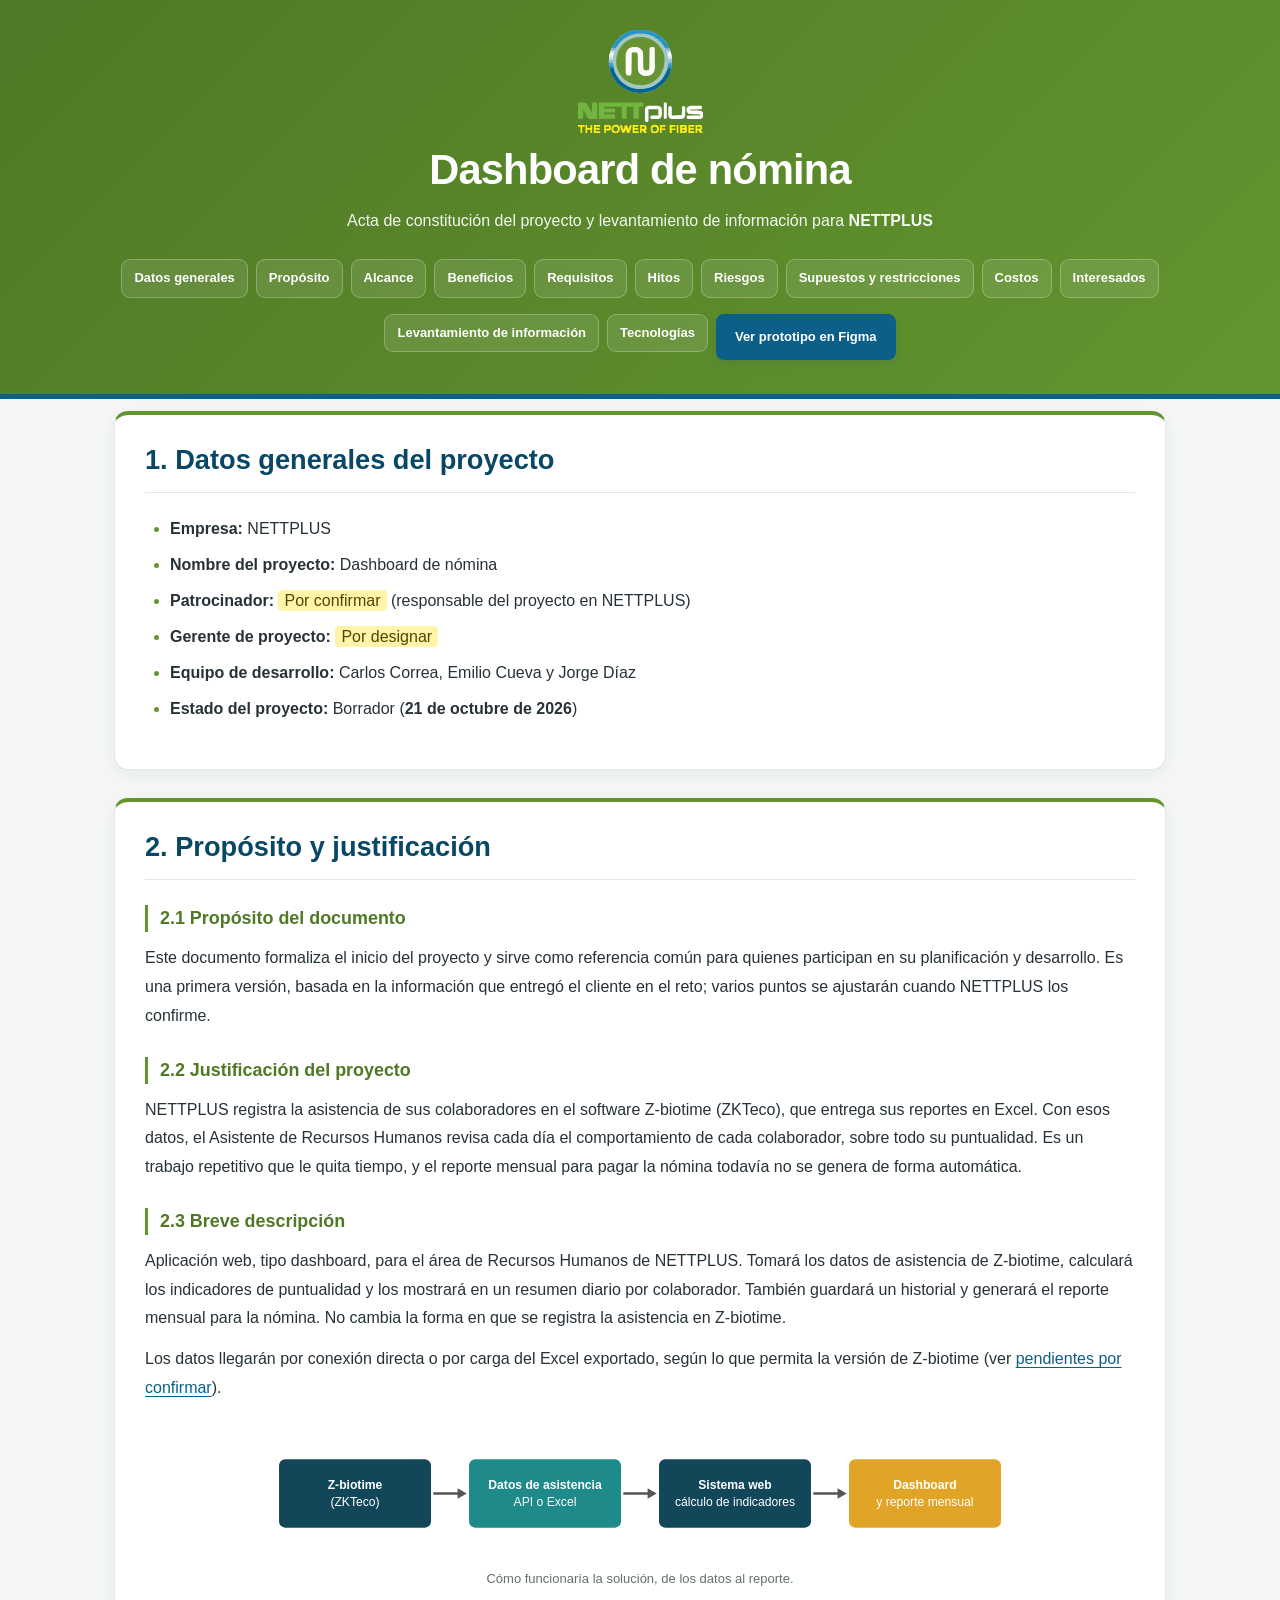
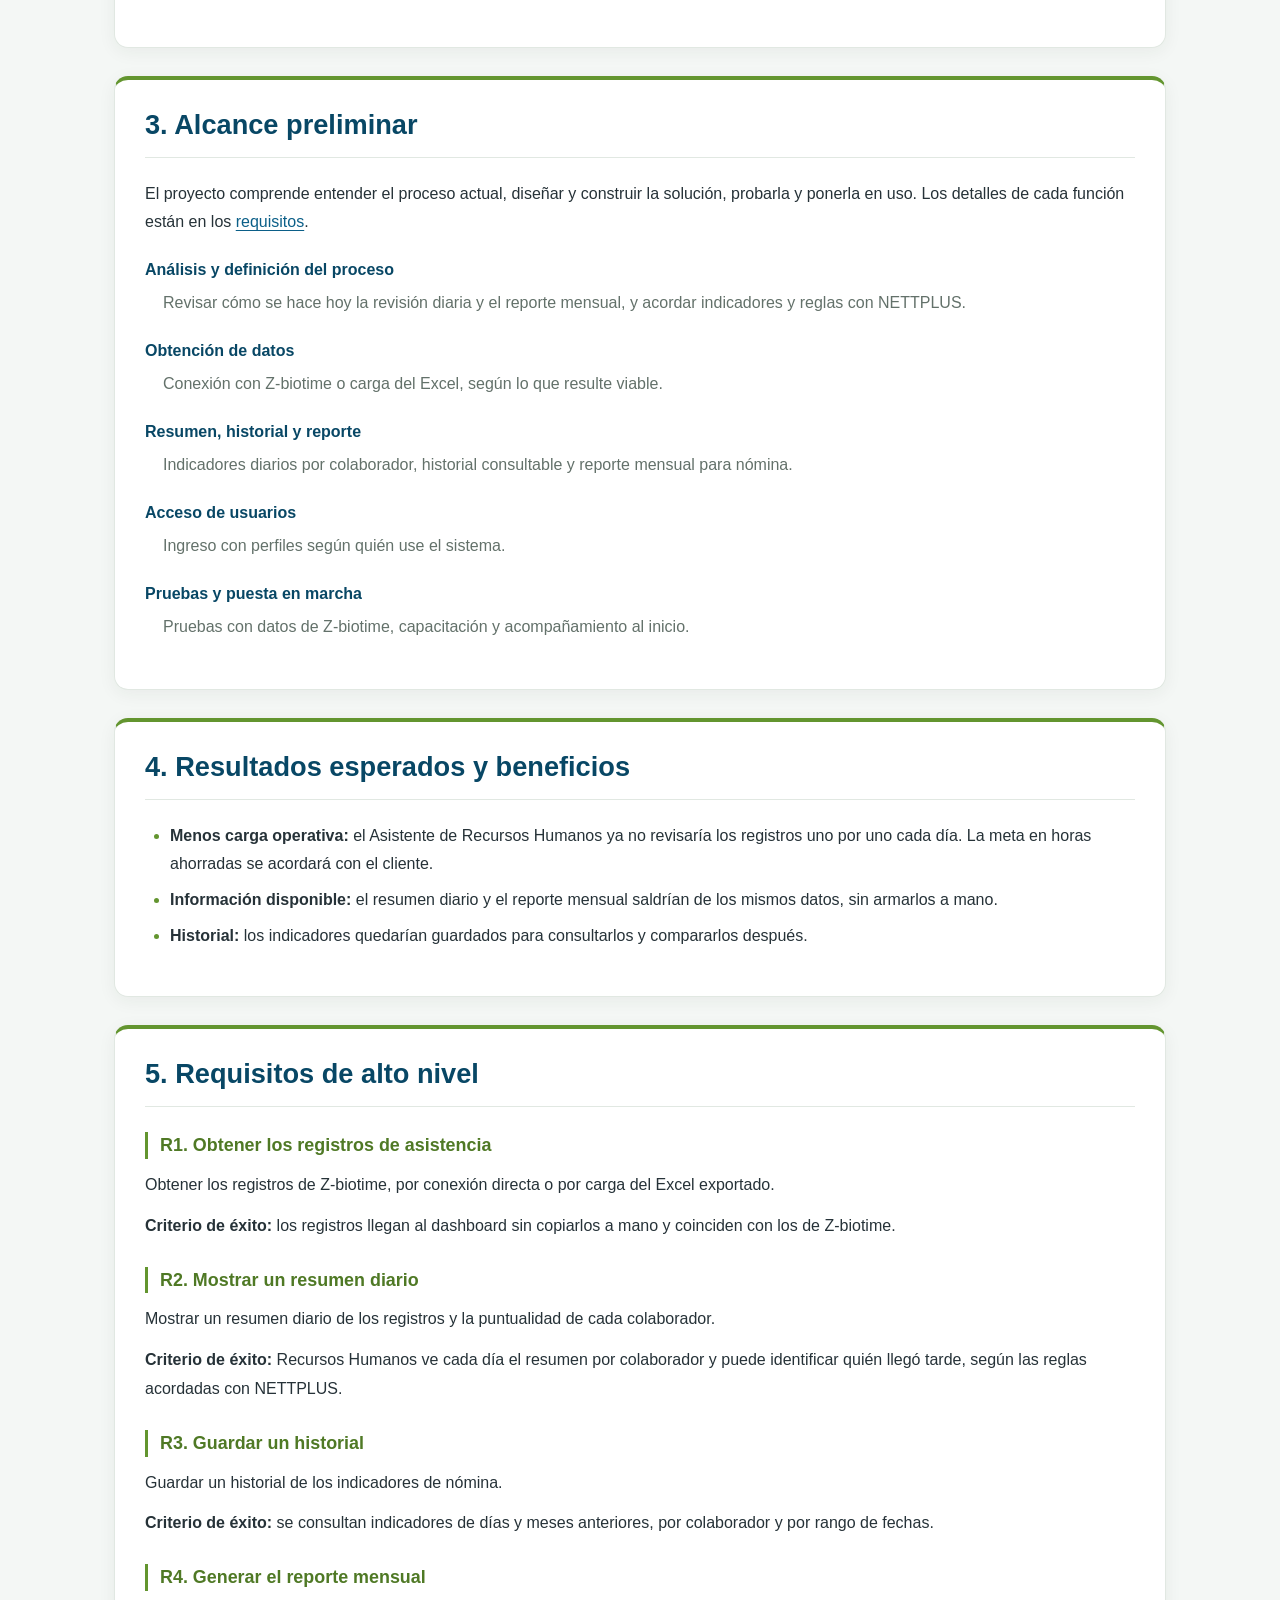
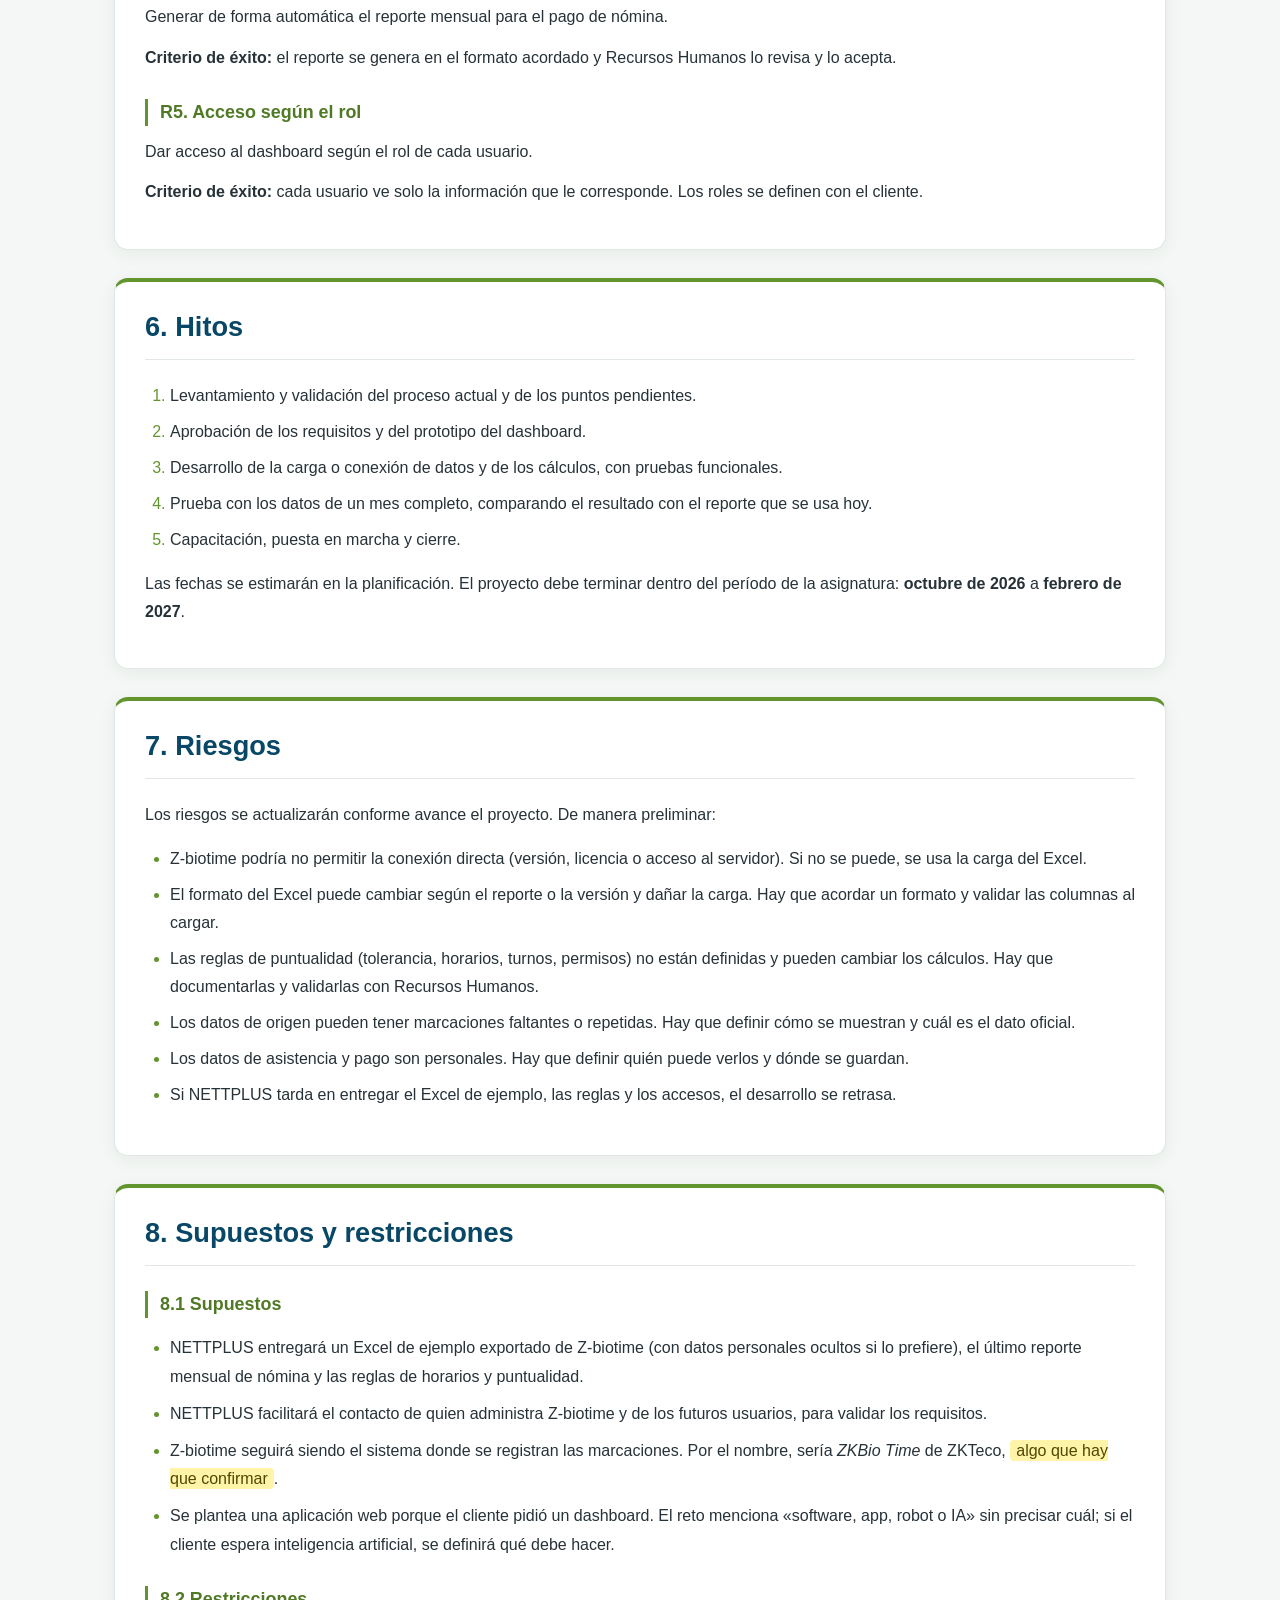
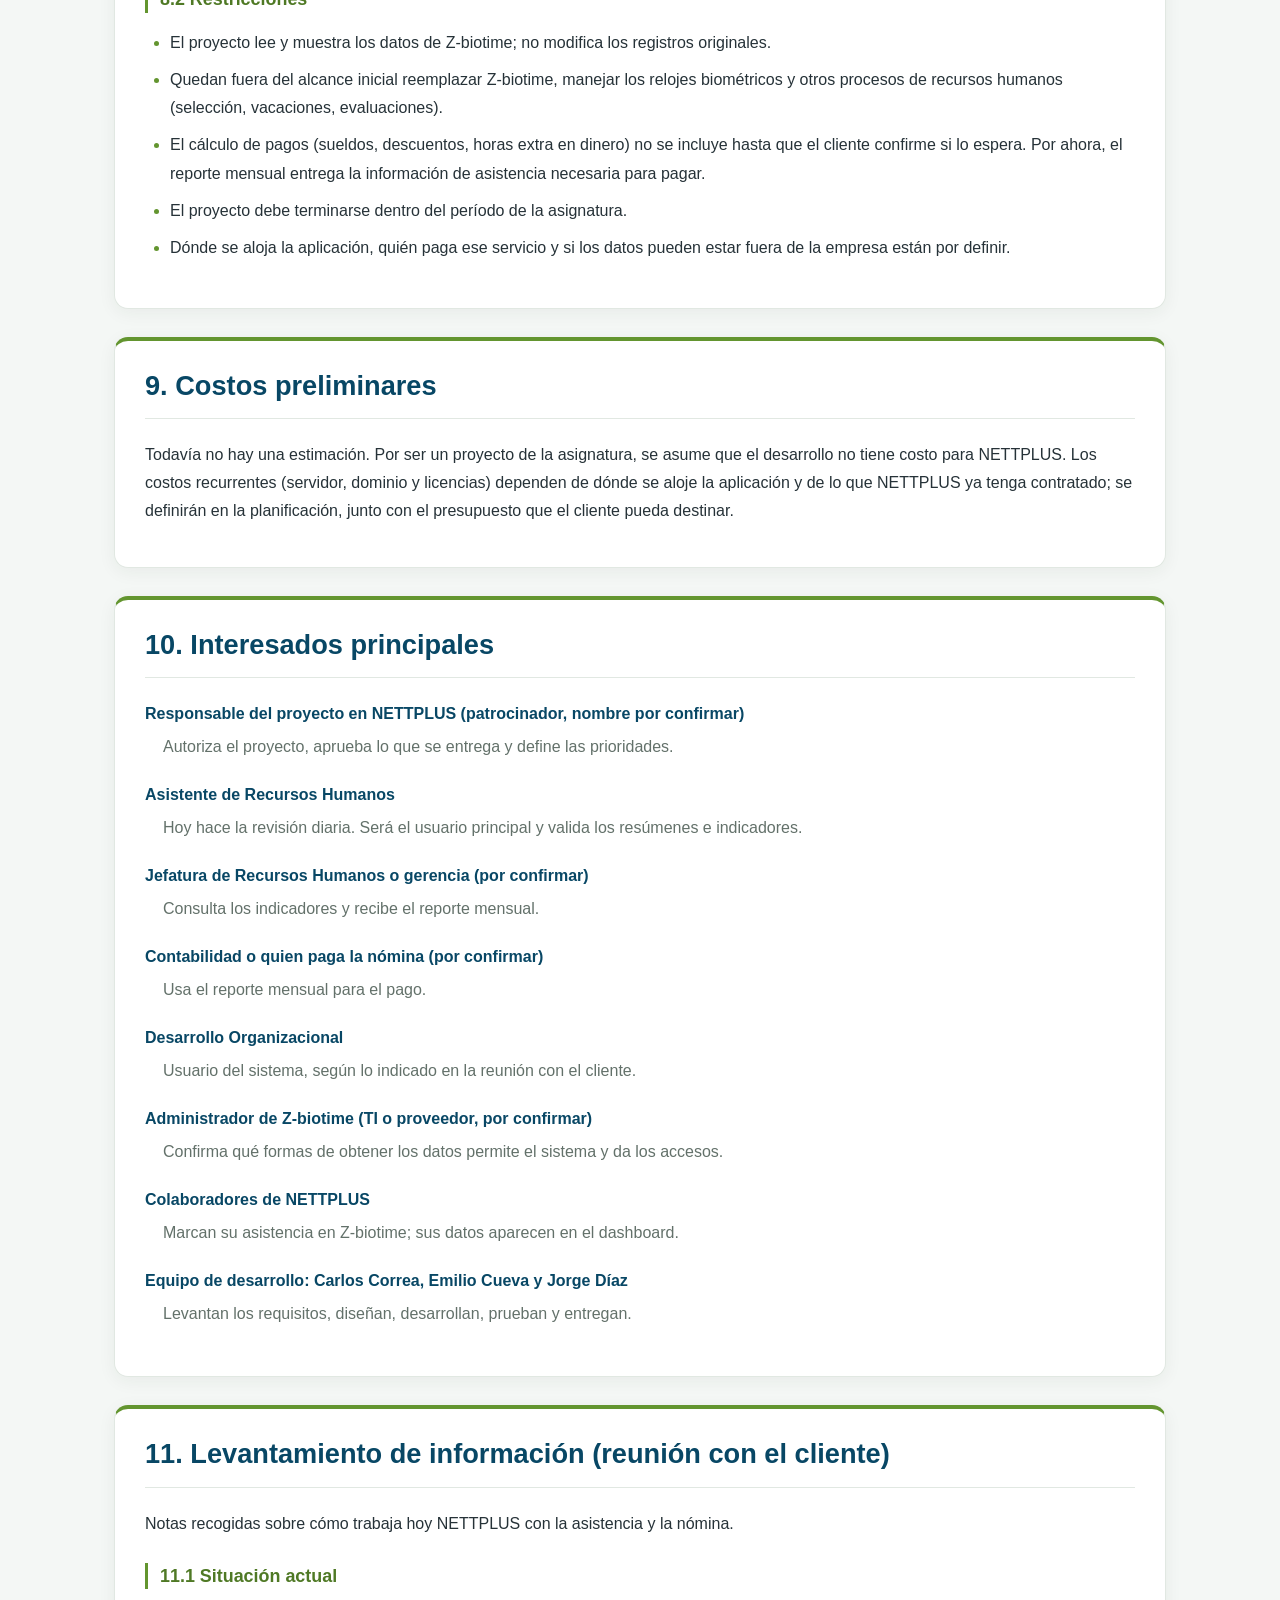
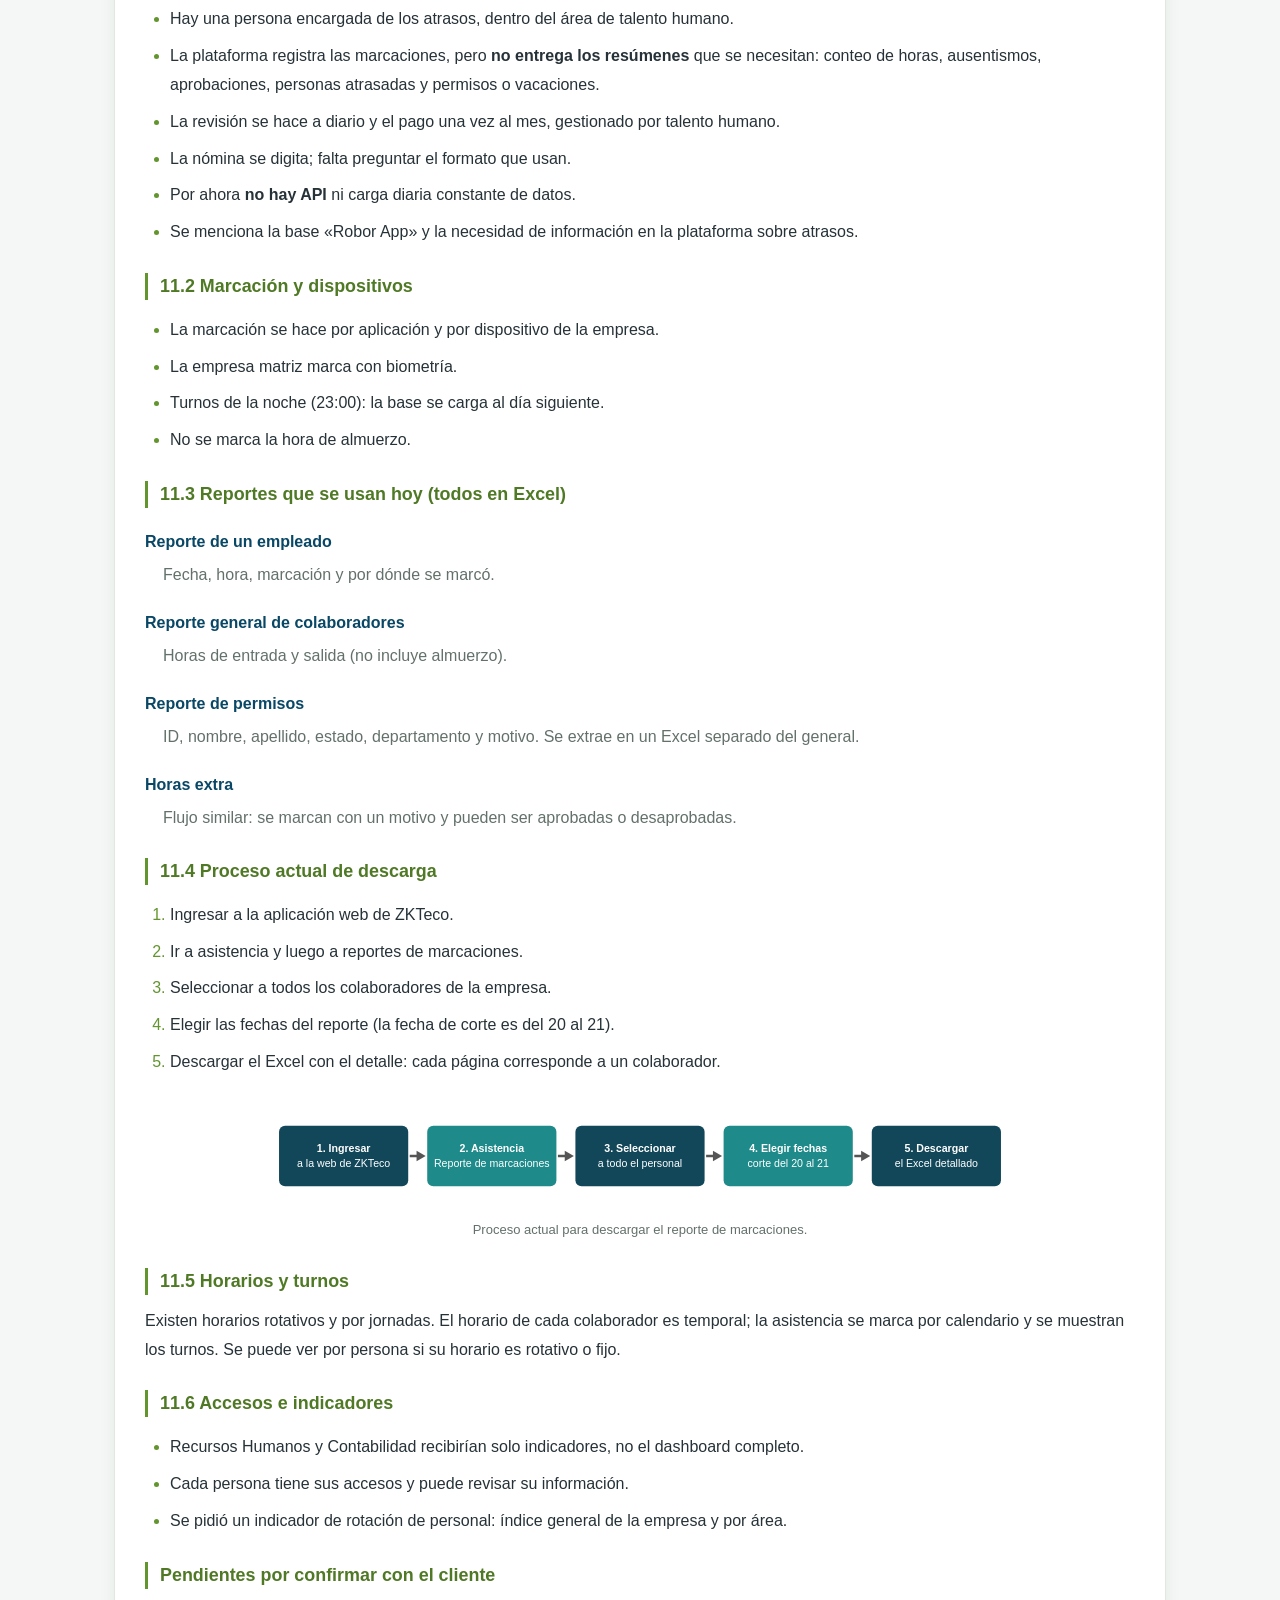
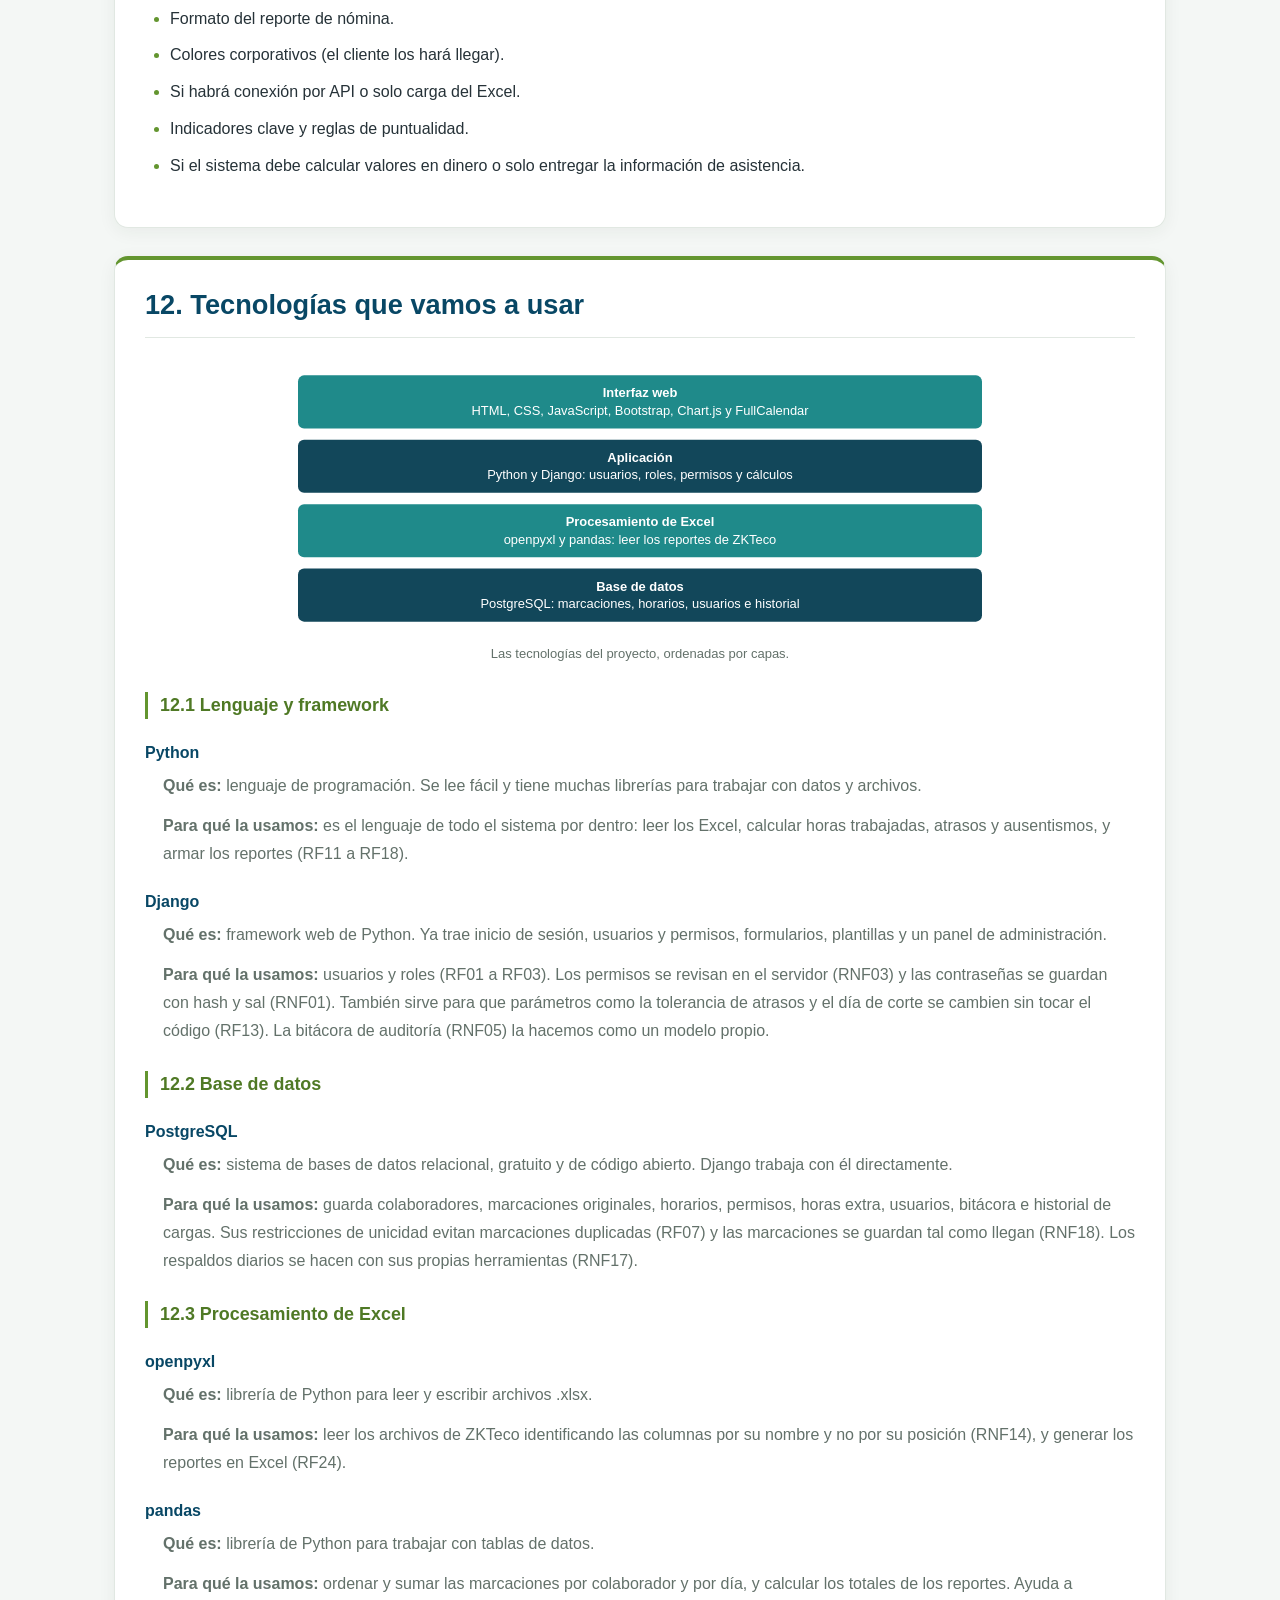
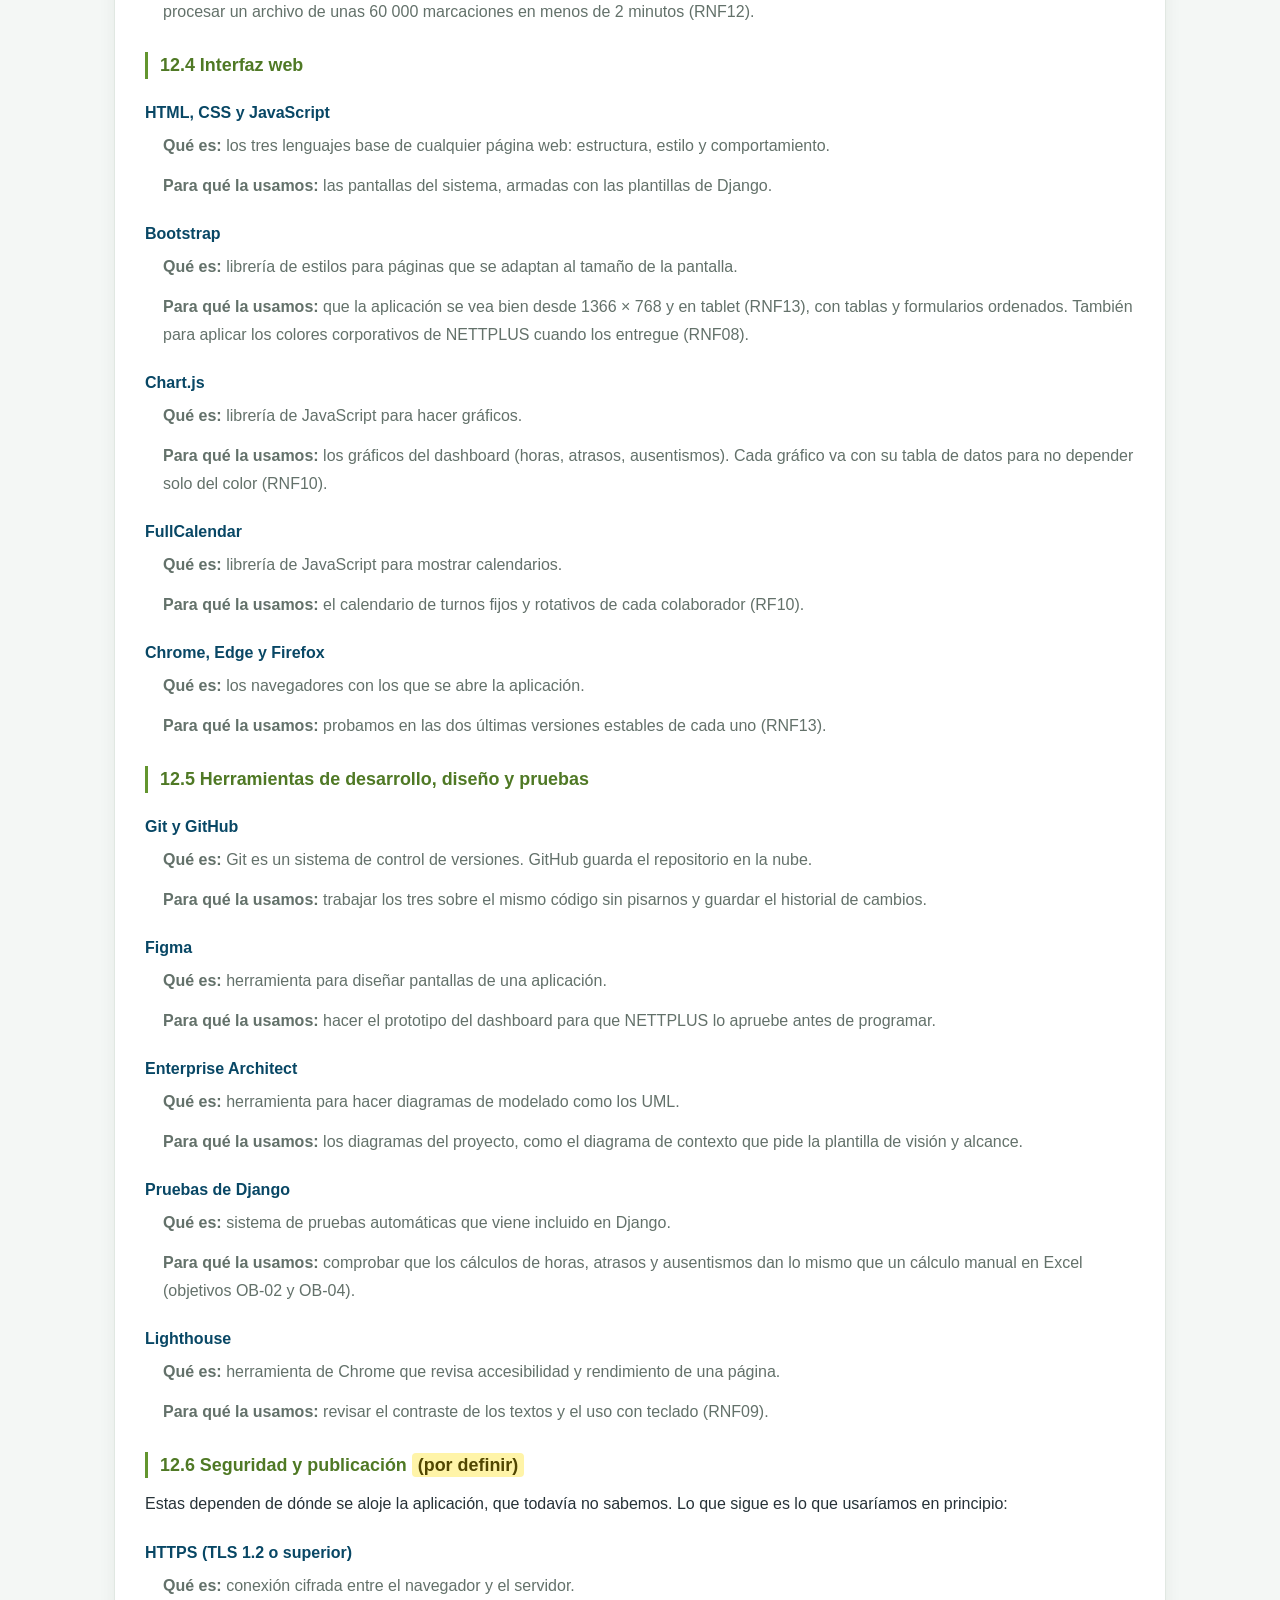
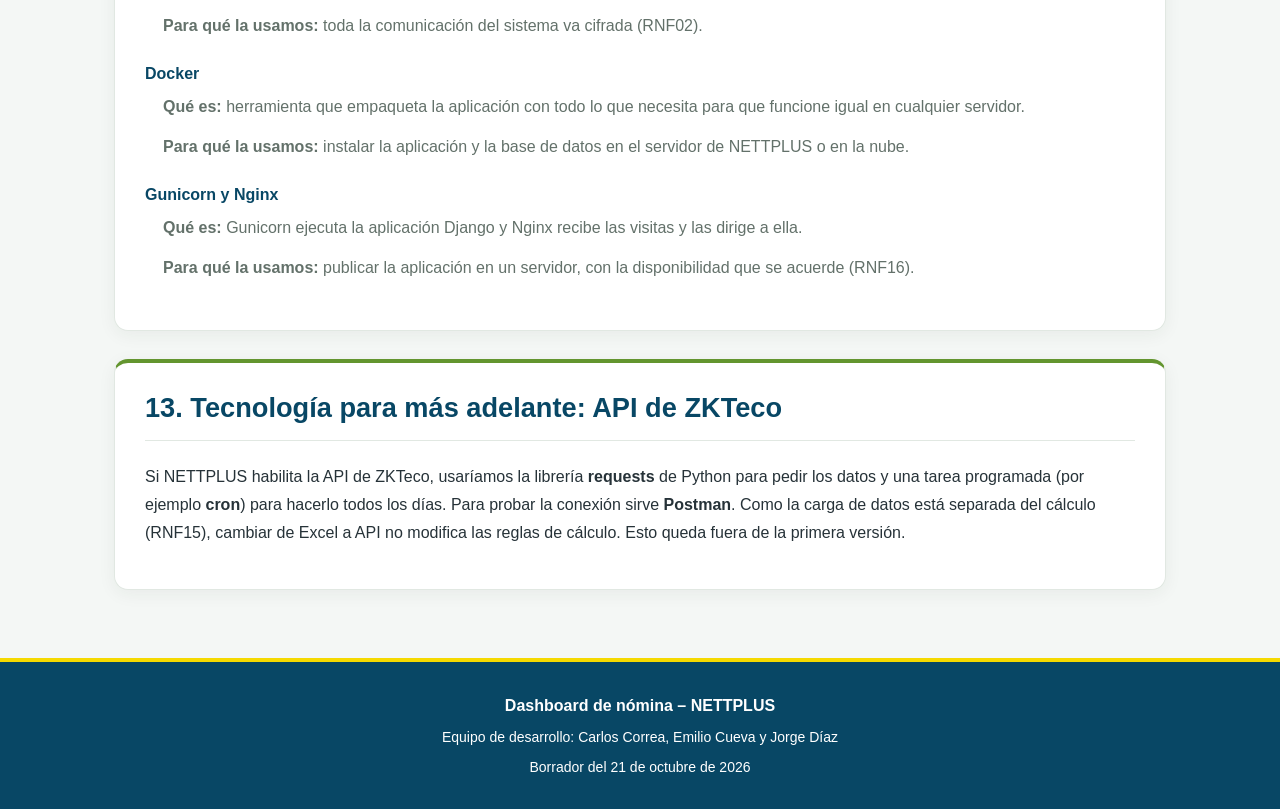
==== commit 153c40fc: "Agrega boton para prototipo de Figma" ====
--- a/index.html
+++ b/index.html
@@ -29,6 +29,15 @@
         <li><a href="#interesados">Interesados</a></li>
         <li><a href="#levantamiento">Levantamiento de información</a></li>
         <li><a href="#tecnologias">Tecnologías</a></li>
+        <li>
+          <a
+            href="https://www.figma.com/proto/e3ROZIuC5wrZMvsRjrL6Fs/Nettplus?node-id=0-1&p=f&t=tmOhwMa5dmr31UdD-0&scaling=min-zoom&content-scaling=fixed&starting-point-node-id=1%3A405&show-proto-sidebar=1"
+            target="_blank"
+            rel="noopener noreferrer">
+            Ver prototipo en Figma
+          </a>
+        </li>
+
       </ul>
     </nav>
   </header>
--- a/css/componentes.css
+++ b/css/componentes.css
@@ -1,89 +1,39 @@
 
-/* =========================================
-   NETTPLUS | Componentes
-   ========================================= */
+/* ==========================================
+   NETTPLUS - COMPONENTES ESPECÍFICOS
+   ========================================== */
 
-/* Navegación */
-
-/* Navegación */
-
-nav {
-    width: 100%;
-    margin: 24px auto 0;
+/* Botón para abrir el prototipo de Figma */
+nav ul li a[href*="figma.com"] {
+    display: inline-block;
+    padding: 10px 17px;
+    background-color: var(--azul);
+    color: var(--blanco);
+    border: 2px solid var(--azul);
+    border-radius: 8px;
+    font-weight: 700;
+    text-decoration: none;
+    box-shadow: 0 3px 8px rgba(11, 95, 136, 0.15);
+    transition:
+        background-color 0.25s ease,
+        border-color 0.25s ease,
+        transform 0.25s ease,
+        box-shadow 0.25s ease;
 }
 
-nav ul {
-    display: flex;
-    flex-wrap: wrap;
-    justify-content: center;
-    align-items: center;
-    gap: 10px;
-    max-width: 1200px;
-    margin: 0 auto;
-    padding: 0;
-    list-style: none;
+nav ul li a[href*="figma.com"]:hover {
+    background-color: var(--azul-oscuro);
+    color: var(--blanco);
+    border-color: var(--azul-oscuro);
+    transform: translateY(-2px);
+    box-shadow: 0 5px 12px rgba(8, 71, 101, 0.2);
 }
 
-nav li {
-    margin: 0;
+nav ul li a[href*="figma.com"]:active {
+    transform: translateY(0);
 }
 
-nav a {
-    display: block;
-    padding: 8px 13px;
-    border: 1px solid rgba(255, 255, 255, 0.25);
-    border-radius: 9px;
-    background: rgba(255, 255, 255, 0.10);
-    color: var(--blanco);
-    text-align: center;
-    text-decoration: none;
-    font-size: 13px;
-    font-weight: 600;
-    transition: background 0.2s, color 0.2s;
-}
-
-nav a:hover,
-nav a:focus-visible {
-    background: var(--amarillo);
-    border-color: var(--amarillo);
-    color: var(--texto);
-}
-
-/* Banner */
-
-.banner {
-    display: block;
-    width: calc(100% - 40px);
-    max-width: 1000px;
-    margin: 28px auto;
-}
-
-/* Figuras */
-
-figure {
-    margin: 26px 0;
-    text-align: center;
-}
-
-figure img {
-    max-width: 100%;
-    height: auto;
-}
-
-figcaption {
-    margin-top: 10px;
-    font-size: 13px;
-    color: #63716A;
-}
-
-/* Artículos */
-
-article {
-    margin-bottom: 26px;
-}
-
-/* Botón volver arriba */
-
+/* Botón flotante para volver arriba */
 .boton-subir {
     display: none;
     position: fixed;
@@ -93,35 +43,51 @@
 
     width: 48px;
     height: 48px;
-    border: none;
+    padding: 0;
+
+    background-color: var(--verde);
+    color: var(--blanco);
+    border: 2px solid var(--blanco);
     border-radius: 50%;
 
-    background: #63952F;
-    color: #FFFFFF;
+    font-size: 26px;
+    font-weight: bold;
+    line-height: 1;
 
-    font-size: 24px;
-    font-weight: bold;
-    cursor: pointer;
-
-    box-shadow: 0 4px 14px rgba(0, 0, 0, 0.18);
-    transition: background 0.2s, transform 0.2s;
+    box-shadow: 0 4px 12px rgba(31, 55, 42, 0.2);
+    transition:
+        background-color 0.25s ease,
+        transform 0.25s ease,
+        box-shadow 0.25s ease;
 }
 
 .boton-subir:hover {
-    background: #4F7925;
+    background-color: var(--verde-oscuro);
     transform: translateY(-3px);
+    box-shadow: 0 6px 16px rgba(31, 55, 42, 0.25);
+}
+
+.boton-subir:active {
+    transform: translateY(0);
 }
 
 .boton-subir:focus-visible {
-    outline: 3px solid #F5D900;
-    outline-offset: 3px;
+    outline: 3px solid var(--amarillo);
+    outline-offset: 4px;
 }
 
+/* Ajustes para pantallas pequeñas */
 @media (max-width: 700px) {
+    nav ul li a[href*="figma.com"] {
+        padding: 9px 12px;
+        font-size: 0.9rem;
+    }
+
     .boton-subir {
         right: 16px;
         bottom: 16px;
         width: 44px;
         height: 44px;
+        font-size: 24px;
     }
 }
